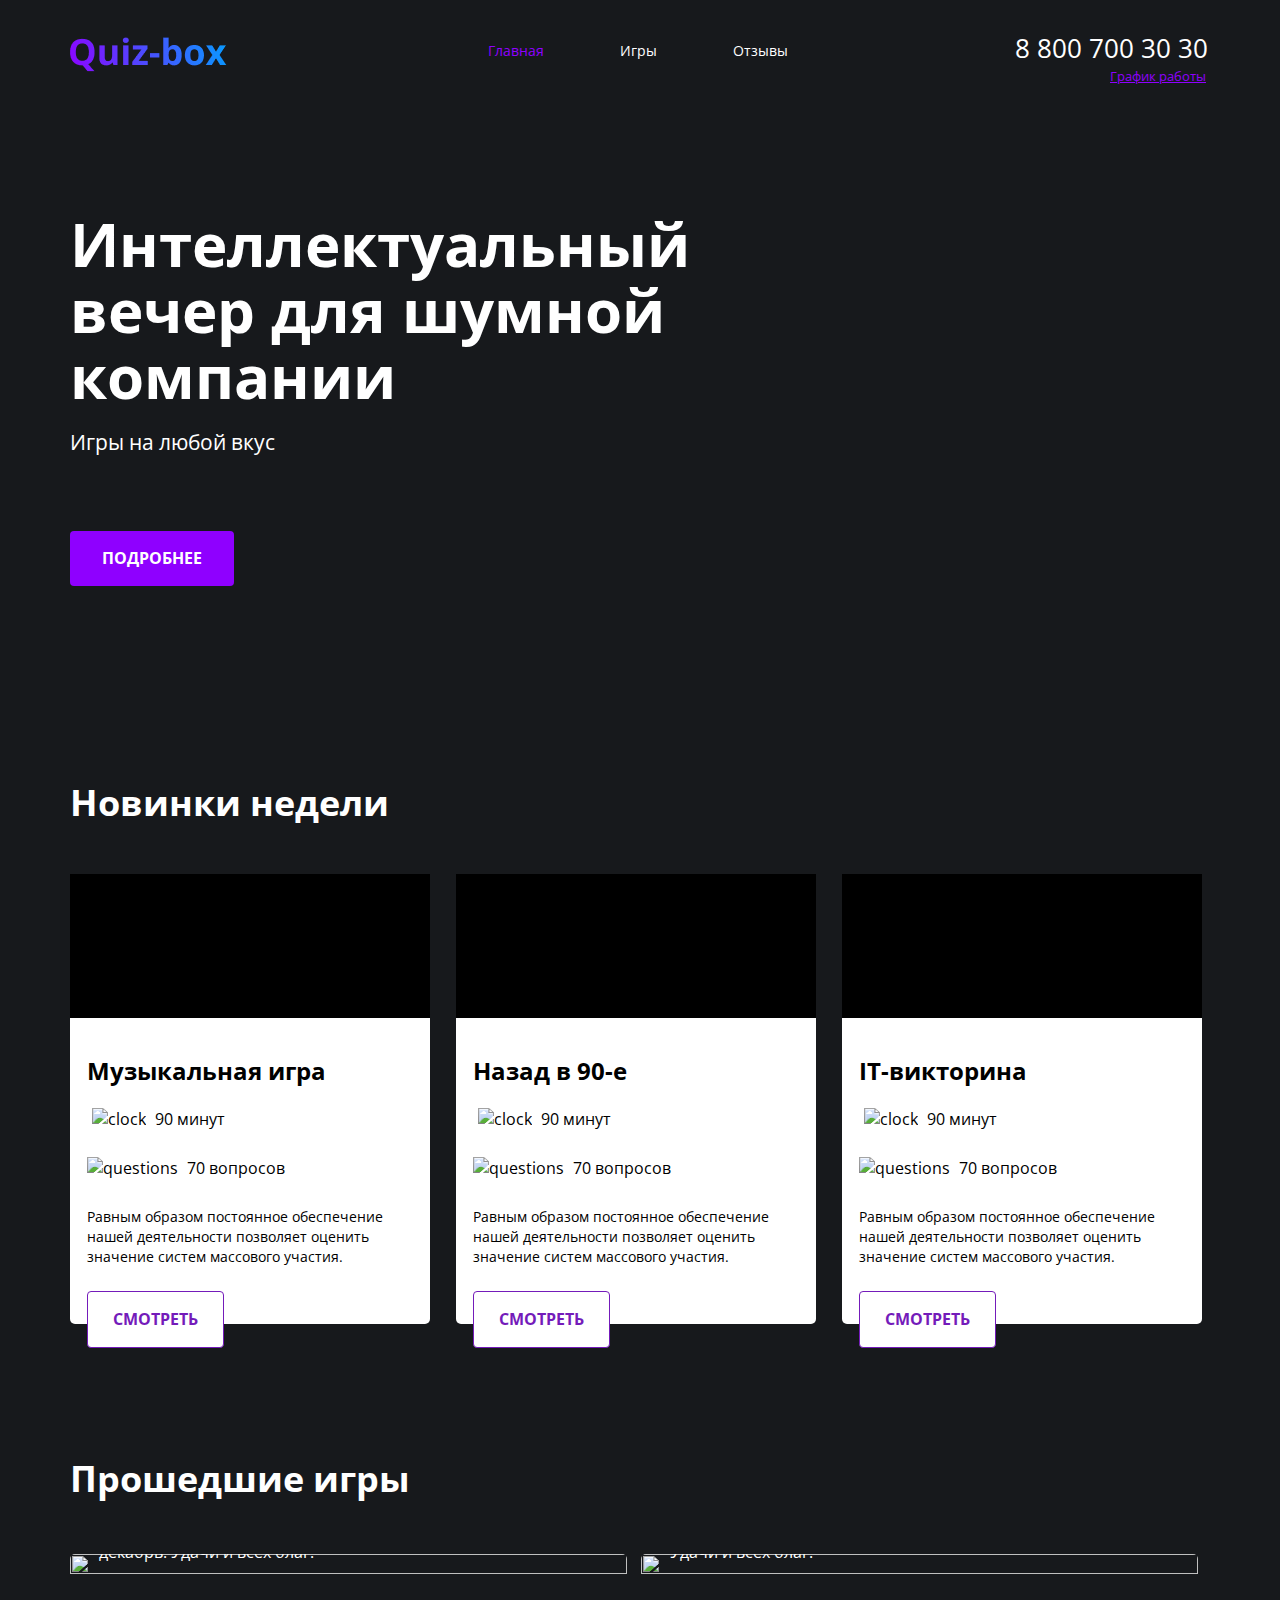
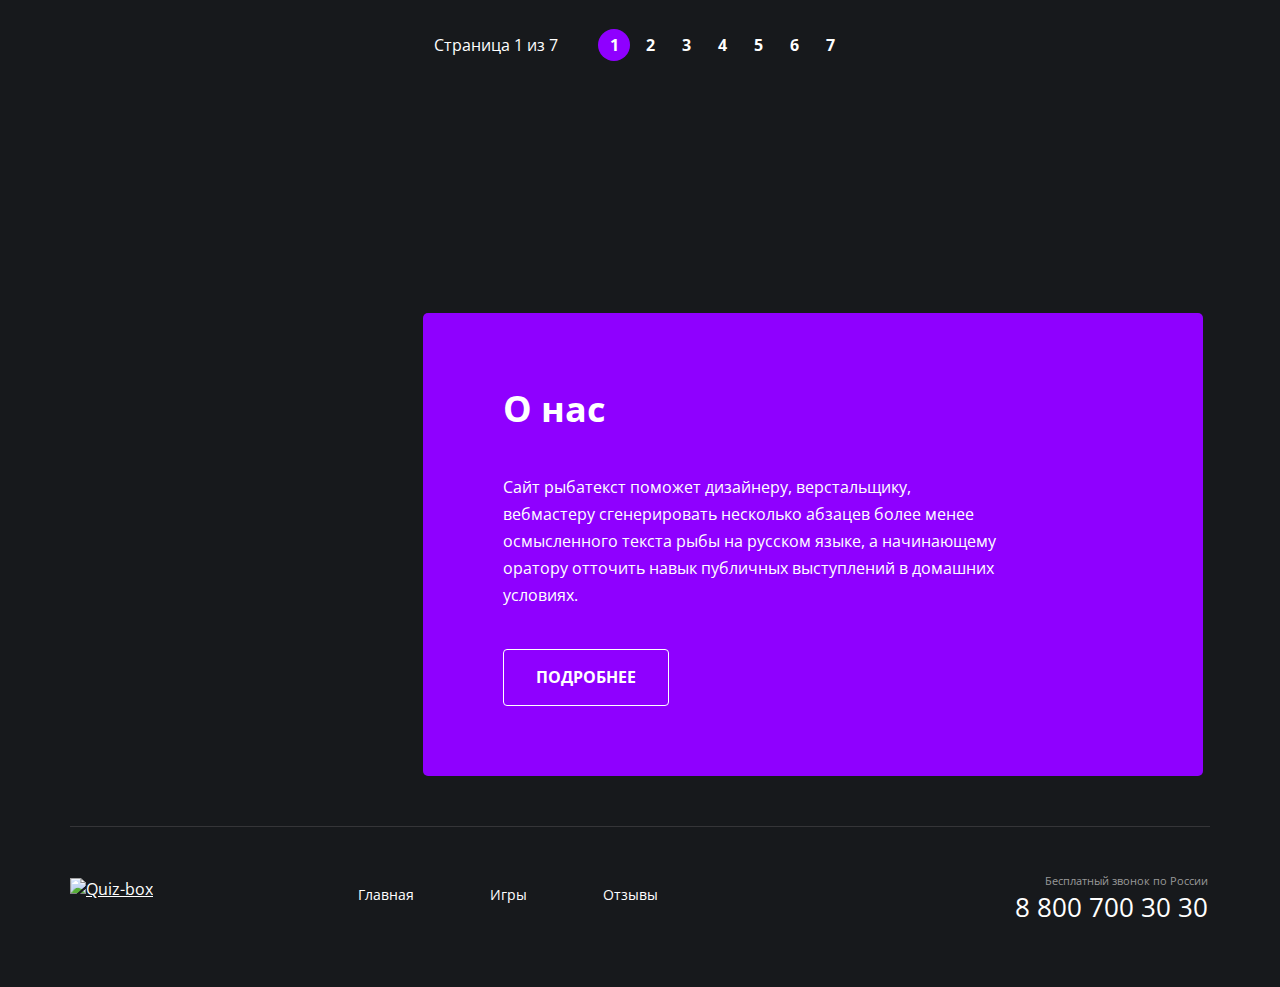
==== PROJECT/index.html @ 530de408 "2.2" ====
<!DOCTYPE html>
<html lang="ru">

<head>
	<meta charset="UTF-8">
	<meta http-equiv="X-UA-Compatible" content="IE=edge">
	<meta name="viewport" content="width=device-width, initial-scale=1.0">
	<link href="https://fonts.googleapis.com/css2?family=Open+Sans:wght@300;400;700&display=swap" rel="stylesheet">
	<link rel="stylesheet" href="./main.css">
	<title>Quiz-box</title>
</head>

<body>

	<div class="wrapper main-page-wrapper">
		<section class="hero">
			<div class="container">
				<header class="header">
					<a href="/" class="logo">
						<img src="img/Quiz-box.png" alt="Quiz-box" class="logo__img">
					</a>
					<nav class="menu">
						<ul class="menu__list">
							<li class="menu__item menu__item--active">
								<a href="#" class="menu__link">Главная</a>
							</li>
							<li class="menu__item">
								<a href="#" class="menu__link">Игры</a>
							</li>
							<li class="menu__item">
								<a href="#" class="menu__link">Отзывы</a>
							</li>
						</ul>
					</nav>
					<address class="contacts">
						<a href="tel:+78007003030" class="contacts__phone">8 800 700 30 30</a>
						<div class="contacts__schedule">График работы</div>
					</address>
				</header>
				<div class="hero__content">
					<div class="hero__text-section">
						<h1 class="hero__title">Интеллектуальный вечер для шумной компании</h1>
						<h4 class="hero__subtitle">Игры на любой вкус</h4>
						<a href="" class="button button--color--active">Подробнее</a>
					</div>
				</div>
			</div>
		</section>
		<!-- ---------------------------------------------------------------------------------------------------------------------------------------------------------------------- -->

		<section class="news">
			<div class="container">
				<h2 class="news__title news__title--icon">Новинки недели</h2>
				<ul class="news__list">
					<li class="news__item">
						<div class="news__header">
							<img src="/img/news/music-quiz.png" alt="" class="news__img">
						</div>
						<div class="news__content">
							<h3 class="news__content-title">Музыкальная игра</h3>
							<ul class="news__features">
								<li class="news__feature-item">
									<img src="/img/news/clock-icon.png" alt="clock" class="news__feature-img">
									<div class="news__feature-text">90 минут</div>
								</li>
								<li class="news__feature-item">
									<img src="/img/news/qa-icon.png" alt="questions" class="news__feature-img">
									<div class="news__feature-text">70 вопросов</div>
								</li>
							</ul>
							<div class="news__text">Равным образом постоянное обеспечение нашей деятельности
								позволяет оценить значение систем массового участия.</div>
							<a href="" class="button button--color--white">Смотреть</a>
						</div>
					</li>

					<li class="news__item">
						<div class="news__header">
							<img src="/img/news/back-to1.png" alt="" class="news__img">
						</div>
						<div class="news__content">
							<h3 class="news__content-title">Назад в 90-е</h3>
							<ul class="news__features">
								<li class="news__feature-item">
									<img src="/img/news/clock-icon.png" alt="clock" class="news__feature-img">
									<div class="news__feature-text">90 минут</div>
								</li>
								<li class="news__feature-item">
									<img src="/img/news/qa-icon.png" alt="questions" class="news__feature-img">
									<div class="news__feature-text">70 вопросов</div>
								</li>
							</ul>
							<div class="news__text">Равным образом постоянное обеспечение нашей деятельности
								позволяет оценить значение систем массового участия.</div>
							<a href="" class="button button--color--white">Смотреть</a>
						</div>
					</li>

					<li class="news__item">
						<div class="news__header">
							<img src="/img/news/IT-qa.png" alt="" class="news__img">
						</div>
						<div class="news__content">
							<h3 class="news__content-title">IT-викторина</h3>
							<ul class="news__features">
								<li class="news__feature-item">
									<img src="/img/news/clock-icon.png" alt="clock" class="news__feature-img">
									<div class="news__feature-text">90 минут</div>
								</li>
								<li class="news__feature-item">
									<img src="/img/news/qa-icon.png" alt="questions" class="news__feature-img">
									<div class="news__feature-text">70 вопросов</div>
								</li>
							</ul>
							<div class="news__text">Равным образом постоянное обеспечение нашей деятельности
								позволяет оценить значение систем массового участия.</div>
							<a href="" class="button button--color--white">Смотреть</a>
						</div>
					</li>
				</ul>
			</div>
		</section>
		<!-- ---------------------------------------------------------------------------------------------------------------------------------------------------------------------- -->
		<section class="lastgame">
			<div class="container">
				<div class="lastgame__title">Прошедшие игры</div>
				<ul class="lastgame__list">
					<li class="lastgame__item">
						<img src="/img/lastgame/chrismas-kviz.png" alt="" class="lastgame__img">
						<div class="lastgame__content">
							<div class="lastgame__date">1 января</div>
							<div class="lastgame__item-title">Новогодний квиз</div>
							<div class="lastgame__text">Успевайте забронировать даты. Пока еще есть места на декабрь.
								Удачи и всех благ!</div>
						</div>
					</li>
					<li class="lastgame__item">
						<img src="/img/lastgame/spring-game.png" alt="" class="lastgame__img">
						<div class="lastgame__content">
							<div class="lastgame__date">8 марта</div>
							<div class="lastgame__item-title">Весенняя игра</div>
							<div class="lastgame__text">Успевайте забронировать даты. Пока еще есть места на март. Удачи
								и всех благ!</div>
						</div>
					</li>
				</ul>
				<div class="pagination">
					<div class="pagination__num">Страница 1 из 7</div>
					<ul class="pagination__list">
						<li class="pagination__item pagination__item--active">
							<a href="" class="pagination__link">1</a>
						</li>
						<li class="pagination__item">
							<a href="" class="pagination__link">2</a>
						</li>
						<li class="pagination__item">
							<a href="" class="pagination__link">3</a>
						</li>
						<li class="pagination__item">
							<a href="" class="pagination__link">4</a>
						</li>
						<li class="pagination__item">
							<a href="" class="pagination__link">5</a>
						</li>
						<li class="pagination__item">
							<a href="" class="pagination__link">6</a>
						</li>
						<li class="pagination__item">
							<a href="" class="pagination__link">7</a>
						</li>
					</ul>
				</div>
			</div>
		</section>
		<!-- ---------------------------------------------------------------------------------------------------------------------------------------------------------------------- -->
		<section class="about">
			<div class="container">
				<div class="about__block">
					<div class="about__content">
						<h2 class="about__title">О нас</h2>
						<div class="about__desc">
							<p class="about__text">
								Сайт рыбатекст поможет дизайнеру, верстальщику, вебмастеру
								сгенерировать несколько абзацев более менее осмысленного текста рыбы на русском языке, а
								начинающему оратору отточить навык публичных выступлений в домашних условиях.
							</p>
						</div>
						<a href="" class="button button--radius--white">Подробнее</a>
					</div>
				</div>
			</div>
		</section>
		<!-- ---------------------------------------------------------------------------------------------------------------------------------------------------------------------- -->
		<footer class="footer-container">
			<div class="container footer-container__content">
				<div class="footer">
					<a href="" class="logo footer__logo">
						<img src="/img/Quiz-box.png" alt="Quiz-box" class="logo__img">
					</a>
					<nav class="menu footer__menu">
						<ul class="menu__list">
							<li class="menu__item">
								<a href="" class="menu__link">Главная</a>
							</li>
							<li class="menu__item">
								<a href="" class="menu__link">Игры</a>
							</li>
							<li class="menu__item">
								<a href="" class="menu__link">Отзывы</a>
							</li>
						</ul>
					</nav>
					<ul class="socials">
						<li class="socials__item socials__item--icon--tg">
							<a href="" class="socials__link"></a>
						</li>
						<li class="socials__item socials__item--icon--vk">
							<a href="" class="socials__link"></a>
						</li>
						<li class="socials__item socials__item--icon--fb">
							<a href="" class="socials__link"></a>
						</li>
						<li class="socials__item socials__item--icon--inst">
							<a href="" class="socials__link"></a>
						</li>
					</ul>
					<address class="contacts footer__contacts">
						<div class="contacts__text">Бесплатный звонок по России</div>
						<a href="tel:+78007003030" class="contacts__phone">8 800 700 30 30</a>
					</address>
				</div>
			</div>
		</footer>
	</div>
</body>
---- PROJECT/main.css ----
body {
	font-family: 'Open Sans', Helvetica, sans-serif;
	color: #fff;
	font-size: 16px;
	line-height: 1.42;
	background: #17191C;
	-webkit-font-smoothing: antialiased;
	-moz-osx-font-smoothing: grayscale;
}

a {
	color: inherit;
}

ul {
	padding: 0;
	margin: 0;
}

ul li {
	list-style: none;
}

h1, h2, h3, h4, h5, h6 {
	margin: 0;
	font-weight: normal;
}

* {
	box-sizing: border-box;
}

p {
	margin-top: 0;
}

.main-page-wrapper {
	background: url(/img/background-up.png) center top no-repeat, url(/img/background-down.png) center bottom -18px no-repeat;
}

.hero {
	margin-bottom: 191px;
}

.container {
	margin: 0 auto;
	width: 1140px;
}

.header {
	height: 120px;
	position: relative;
	margin-bottom: 83px;
}

.logo {
	display: block;
	position: absolute;
	top: 29px;
	left: 0;
}

.menu {
	position: absolute;
	top: 30px;
	left: 418px;
}

.menu__item {
	display: inline-block;
	vertical-align: middle;
	margin-right: 72px;
}

.menu__item:last-child{
	margin: 0;
}

.menu__item--active .menu__link {
	color: #8F00FF;
}

.menu__link {
	font-size: 14px;
	text-decoration: none;
}

.menu__link:hover {
	color: #8F00FF;
}

.contacts {
	position: absolute;
	top: 22px;
	right: 2px;
	font-style: normal;
	text-align: right;
}

.contacts__phone {
	text-decoration: none;
	font-size: 26px;
	margin-bottom: 4px;
}

.contacts__schedule {
	font-size: 13px;
	text-decoration: underline;
	color: #8F00FF;
	padding-right: 2px;
}

.contacts__text {
	color: #999;
	font-size: 11px;
}

.hero__text-section {
	width: 640px;
}

.hero__title {
	font-size: 60px;
	font-weight: bold;
	line-height: 1.1;
	margin-bottom: 19px;
}

.hero__subtitle {
	font-size: 21px;
	margin-bottom: 73px;
}

.button {
	display: inline-block;
	border-radius: 4px;
	padding: 16px 32px;
	color: #fff;
	font-weight: bold;
	text-transform: uppercase;
	text-decoration: none;
}
/* -----------ВСЕ ВИДЫ КНОПОК ТУТ------------- */
.button--color--active:hover {
	background: #741BBA;
	box-shadow: 0 0 25px 0 rgba(143 0 255 .15);
}

.button--color--active {
	background: #8F00FF;
}

.button--color--white {
	background: white;
	color: #741BBA;
	border: 1px solid #741BBA;
	padding: 16px 25px;
}

.button--color--white:hover {
	background: #8F00FF;
	color: white;
}

.button--radius--white {
	border: 1px solid white;
}

.button--radius--white:hover {
	background: #741BBA;
}
/* -----------ВСЕ ВИДЫ КНОПОК ТУТ------------- */
.news {
	margin-bottom: 122px;
}

.news__title {
	margin-bottom: 46px;
	font-size: 36px;
	font-weight: bold;
	position: relative;
}

.news__title--icon {
	position: relative;
}

.news__title--icon::after {
	content: "";
	background: url(/img/news/news-icon.png) no-repeat;
	position: absolute;
	margin-left: 9px;
	margin-top: 6px;
	width: 42px;
	height: 42px;
}

.news__item {
	max-height: 450px;
	background: #fff;
	border-radius: 5px;
	display: inline-block;
	margin-right: 22px;
	width: 360px;
	color: black;
}

.news__item:last-child {
	margin-right: 0;
}

.news__header {
	min-height: 144px;
	background: black;
	text-align: center;
}

.news__img {
	vertical-align: middle;
}

.news__content {
	padding: 36px 17px;
}

.news__content-title {
	margin-bottom: 20px;
	font-size: 24px;
	font-weight: bold;
}

.news__feature-item {
	display: inline-block;
	margin-right: 53px;
	margin-left: 5px;
	margin-bottom: 27px;
}

.news__feature-item:last-child {
	margin-right: 0;
	margin-left: 0;
}

.news__feature-img {
	margin-right: 5px;
}

.news__feature-text {
	display: inline-block;
}

.news__feature-img {
	vertical-align: bottom;
}

.news__text {
	font-size: 14px;
	margin-bottom: 24px;
}

.lastgame {
	margin-bottom: 154px;
}

.lastgame__title {
	margin-bottom: 50px;
	font-size: 36px;
	font-weight: bold;
}

.lastgame__item {
	display: inline-block;
	width: 557px;
	vertical-align: top;
	margin-right: 10px;
	margin-bottom: 50px;
	border-radius: 5px;
	position: relative;
	overflow: hidden;
}

.lastgame__img {
	display: block;
	width: 100%;
	height: 100%;
	object-fit: cover;
}

.lastgame__content {
	position: absolute;
	bottom: 0;
	left: 0;
	right: 0;
	padding: 16px 29px;
	min-height: 140px;
}

.lastgame__date {
	font-size: 14px;
	padding-bottom: 10px;
}

.lastgame__item-title {
	font-size: 21px;
	font-weight: bold;
	padding-bottom: 14px;
}

.pagination {
	text-align: center;
}

.pagination__num,.pagination__list {
	display: inline-block;
	vertical-align: middle;
}

.pagination__num {
	margin-right: 36px;
}

.pagination__item {
	display: inline-block;
	vertical-align: middle;
}

.pagination__item--active .pagination__link {
	background-color: #8F00FF;
}

.pagination__link {
	display: block;
	width: 32px;
	height: 32px;
	border-radius: 50%;
	text-decoration: none;
	font-weight: bold;
	line-height: 32px;
}

.pagination__link:hover {
	background-color: #8F00FF;
}

.about {
	margin-bottom: 50px;
}

.about__block::before {
	content: "";
	display: block;
	width: 489px;
	height: 505px;
	background: url(/img/about/about.png) center center / cover no-repeat;
}

.about__block::before, .about__content {
	display: inline-block;
	vertical-align: top;
	border-radius: 5px;
}

.about__content {
	background: #8F00FF;
	padding: 70px 199px 70px 80px;
	width: 780px;
	margin-left: -140px;
	margin-top: 98px;
}

.about__title {
	font-weight: bold;
	font-size: 36px;
	margin-bottom: 40px;
}

.about__desc {
	width: 501px;
	margin-bottom: 40px;
}

.about__text {
	margin-bottom: 20px;
	line-height: 27px;
}

.about__decs p:last-child {
	margin-bottom: 0;
}

.footer {
	height: 152px;
	position: relative;
}

.footer-container__content {
	border-top: 1px solid #353538;
}

.footer__logo {
	top: 51px;
}

.footer__menu {
	top: 54px;
	left: 288px;
}

.footer__contacts {
	top: 46px;
}

.socials {
	position: absolute;
	top: 50px;
	right: 266px;
}

.socials__item {
	display: inline-block;
	vertical-align: middle;
	margin-right: 6px;
}

.socials__item:last-child {
	margin-right: 0;
}

.socials__link {
	display: block;
	width: 36px;
	height: 36px;
	text-decoration: none;
	background: center center no-repeat;
}

.socials__item--icon--tg .socials__link {
	background: url(/img/footer/telegram.png);
}

.socials__item--icon--tg .socials__link:hover {
	background: url(/img/footer/telegram-hover.png);
}

.socials__item--icon--vk .socials__link {
	background: url(/img/footer/vk.png);
}

.socials__item--icon--vk .socials__link:hover {
	background: url(/img/footer/vk-hover.png);
}

.socials__item--icon--fb .socials__link {
	background: url(/img/footer/fb.png);
}

.socials__item--icon--fb .socials__link:hover {
	background: url(/img/footer/fb-hover.png);
}

.socials__item--icon--inst .socials__link {
	background: url(/img/footer/inst.png);
}

.socials__item--icon--inst .socials__link:hover {
	background: url(/img/footer/inst-hover.png);
}
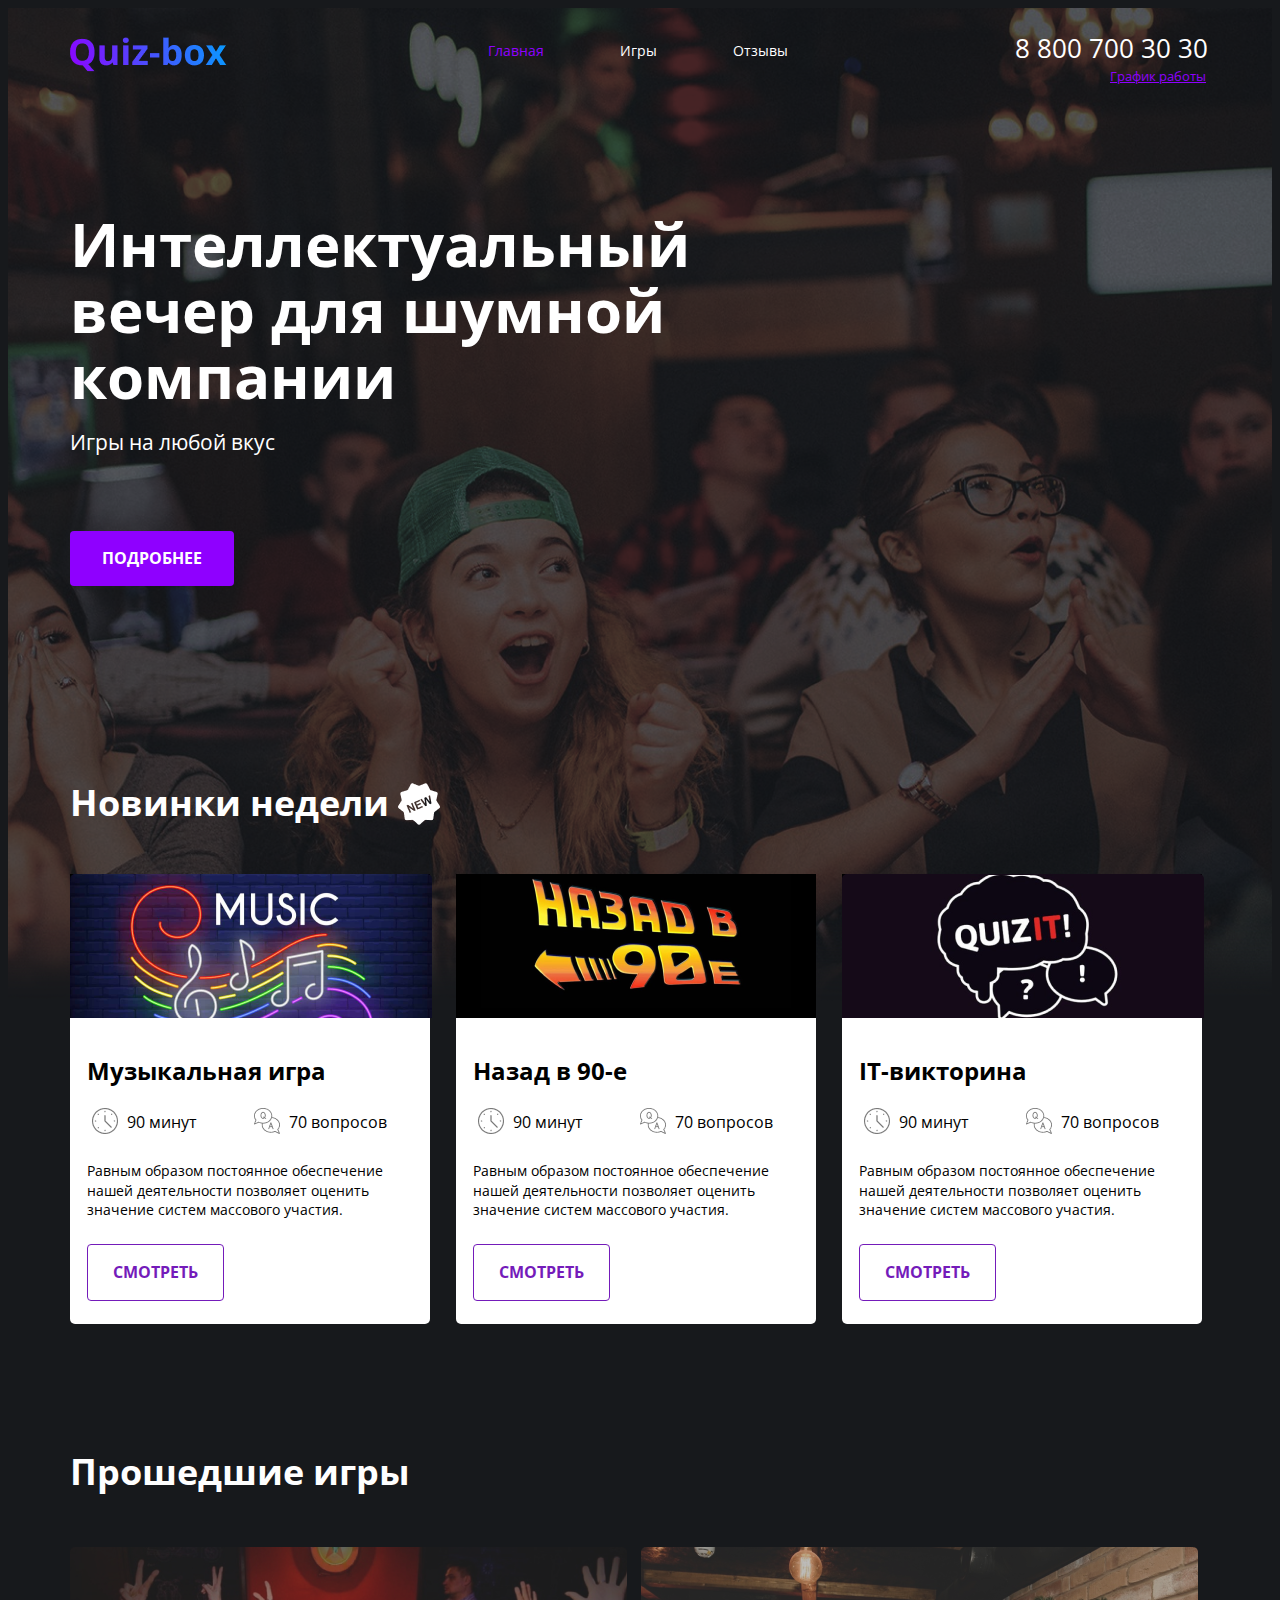
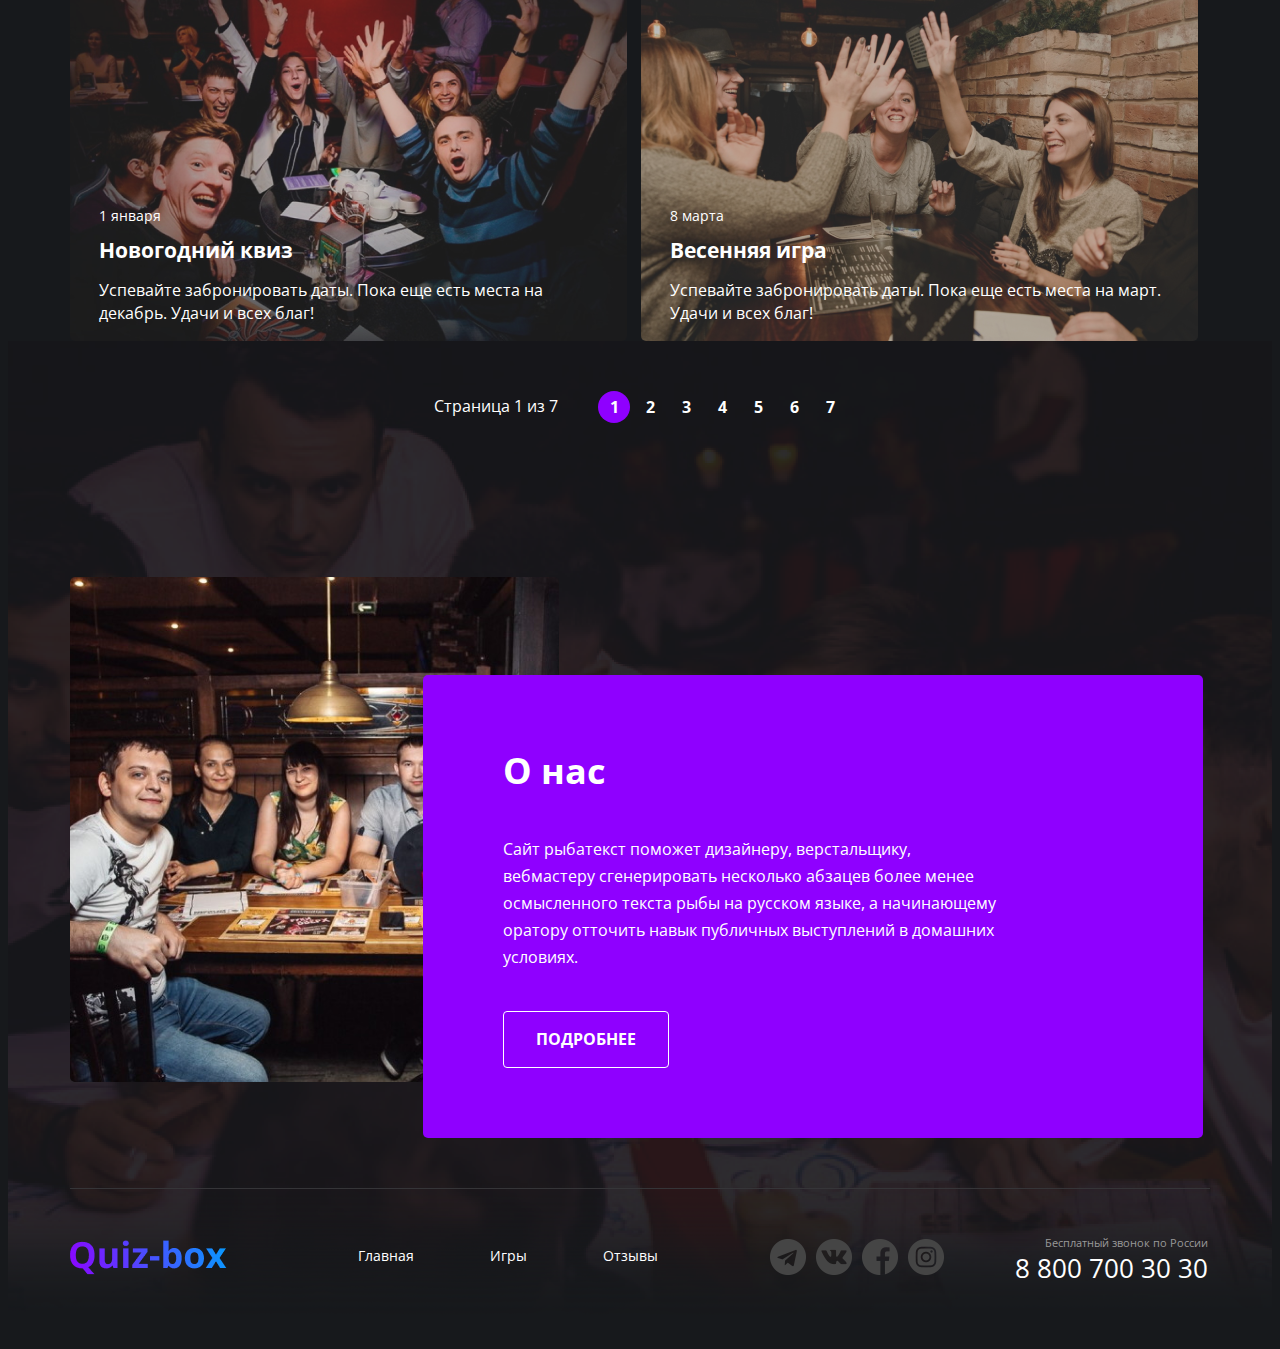
==== commit 32db38d2: "2.2.1" ====
--- a/PROJECT/index.html
+++ b/PROJECT/index.html
@@ -17,7 +17,7 @@
 			<div class="container">
 				<header class="header">
 					<a href="/" class="logo">
-						<img src="img/Quiz-box.png" alt="Quiz-box" class="logo__img">
+						<img src="./img/Quiz-box.png" alt="Quiz-box" class="logo__img">
 					</a>
 					<nav class="menu">
 						<ul class="menu__list">
@@ -54,17 +54,17 @@
 				<ul class="news__list">
 					<li class="news__item">
 						<div class="news__header">
-							<img src="/img/news/music-quiz.png" alt="" class="news__img">
+							<img src="./img/news/music-quiz.png" alt="" class="news__img">
 						</div>
 						<div class="news__content">
 							<h3 class="news__content-title">Музыкальная игра</h3>
 							<ul class="news__features">
 								<li class="news__feature-item">
-									<img src="/img/news/clock-icon.png" alt="clock" class="news__feature-img">
+									<img src="./img/news/clock-icon.png" alt="clock" class="news__feature-img">
 									<div class="news__feature-text">90 минут</div>
 								</li>
 								<li class="news__feature-item">
-									<img src="/img/news/qa-icon.png" alt="questions" class="news__feature-img">
+									<img src="./img/news/qa-icon.png" alt="questions" class="news__feature-img">
 									<div class="news__feature-text">70 вопросов</div>
 								</li>
 							</ul>
@@ -76,17 +76,17 @@
 
 					<li class="news__item">
 						<div class="news__header">
-							<img src="/img/news/back-to1.png" alt="" class="news__img">
+							<img src="./img/news/back-to1.png" alt="" class="news__img">
 						</div>
 						<div class="news__content">
 							<h3 class="news__content-title">Назад в 90-е</h3>
 							<ul class="news__features">
 								<li class="news__feature-item">
-									<img src="/img/news/clock-icon.png" alt="clock" class="news__feature-img">
+									<img src="./img/news/clock-icon.png" alt="clock" class="news__feature-img">
 									<div class="news__feature-text">90 минут</div>
 								</li>
 								<li class="news__feature-item">
-									<img src="/img/news/qa-icon.png" alt="questions" class="news__feature-img">
+									<img src="./img/news/qa-icon.png" alt="questions" class="news__feature-img">
 									<div class="news__feature-text">70 вопросов</div>
 								</li>
 							</ul>
@@ -98,17 +98,17 @@
 
 					<li class="news__item">
 						<div class="news__header">
-							<img src="/img/news/IT-qa.png" alt="" class="news__img">
+							<img src="./img/news/IT-qa.png" alt="" class="news__img">
 						</div>
 						<div class="news__content">
 							<h3 class="news__content-title">IT-викторина</h3>
 							<ul class="news__features">
 								<li class="news__feature-item">
-									<img src="/img/news/clock-icon.png" alt="clock" class="news__feature-img">
+									<img src="./img/news/clock-icon.png" alt="clock" class="news__feature-img">
 									<div class="news__feature-text">90 минут</div>
 								</li>
 								<li class="news__feature-item">
-									<img src="/img/news/qa-icon.png" alt="questions" class="news__feature-img">
+									<img src="./img/news/qa-icon.png" alt="questions" class="news__feature-img">
 									<div class="news__feature-text">70 вопросов</div>
 								</li>
 							</ul>
@@ -126,7 +126,7 @@
 				<div class="lastgame__title">Прошедшие игры</div>
 				<ul class="lastgame__list">
 					<li class="lastgame__item">
-						<img src="/img/lastgame/chrismas-kviz.png" alt="" class="lastgame__img">
+						<img src="./img/lastgame/chrismas-kviz.png" alt="" class="lastgame__img">
 						<div class="lastgame__content">
 							<div class="lastgame__date">1 января</div>
 							<div class="lastgame__item-title">Новогодний квиз</div>
@@ -135,7 +135,7 @@
 						</div>
 					</li>
 					<li class="lastgame__item">
-						<img src="/img/lastgame/spring-game.png" alt="" class="lastgame__img">
+						<img src="./img/lastgame/spring-game.png" alt="" class="lastgame__img">
 						<div class="lastgame__content">
 							<div class="lastgame__date">8 марта</div>
 							<div class="lastgame__item-title">Весенняя игра</div>
@@ -195,7 +195,7 @@
 			<div class="container footer-container__content">
 				<div class="footer">
 					<a href="" class="logo footer__logo">
-						<img src="/img/Quiz-box.png" alt="Quiz-box" class="logo__img">
+						<img src="./img/Quiz-box.png" alt="Quiz-box" class="logo__img">
 					</a>
 					<nav class="menu footer__menu">
 						<ul class="menu__list">
--- a/PROJECT/main.css
+++ b/PROJECT/main.css
@@ -35,7 +35,7 @@
 }
 
 .main-page-wrapper {
-	background: url(/img/background-up.png) center top no-repeat, url(/img/background-down.png) center bottom -18px no-repeat;
+	background: url(./img/background-up.png) center top no-repeat, url(./img/background-down.png) center bottom -18px no-repeat;
 }
 
 .hero {
@@ -187,7 +187,7 @@
 
 .news__title--icon::after {
 	content: "";
-	background: url(/img/news/news-icon.png) no-repeat;
+	background: url(./img/news/news-icon.png) no-repeat;
 	position: absolute;
 	margin-left: 9px;
 	margin-top: 6px;
@@ -351,7 +351,7 @@
 	display: block;
 	width: 489px;
 	height: 505px;
-	background: url(/img/about/about.png) center center / cover no-repeat;
+	background: url(./img/about/about.png) center center / cover no-repeat;
 }
 
 .about__block::before, .about__content {
@@ -435,33 +435,33 @@
 }
 
 .socials__item--icon--tg .socials__link {
-	background: url(/img/footer/telegram.png);
+	background: url(./img/footer/telegram.png);
 }
 
 .socials__item--icon--tg .socials__link:hover {
-	background: url(/img/footer/telegram-hover.png);
+	background: url(./img/footer/telegram-hover.png);
 }
 
 .socials__item--icon--vk .socials__link {
-	background: url(/img/footer/vk.png);
+	background: url(./img/footer/vk.png);
 }
 
 .socials__item--icon--vk .socials__link:hover {
-	background: url(/img/footer/vk-hover.png);
+	background: url(./img/footer/vk-hover.png);
 }
 
 .socials__item--icon--fb .socials__link {
-	background: url(/img/footer/fb.png);
+	background: url(./img/footer/fb.png);
 }
 
 .socials__item--icon--fb .socials__link:hover {
-	background: url(/img/footer/fb-hover.png);
+	background: url(./img/footer/fb-hover.png);
 }
 
 .socials__item--icon--inst .socials__link {
-	background: url(/img/footer/inst.png);
+	background: url(./img/footer/inst.png);
 }
 
 .socials__item--icon--inst .socials__link:hover {
-	background: url(/img/footer/inst-hover.png);
+	background: url(./img/footer/inst-hover.png);
 }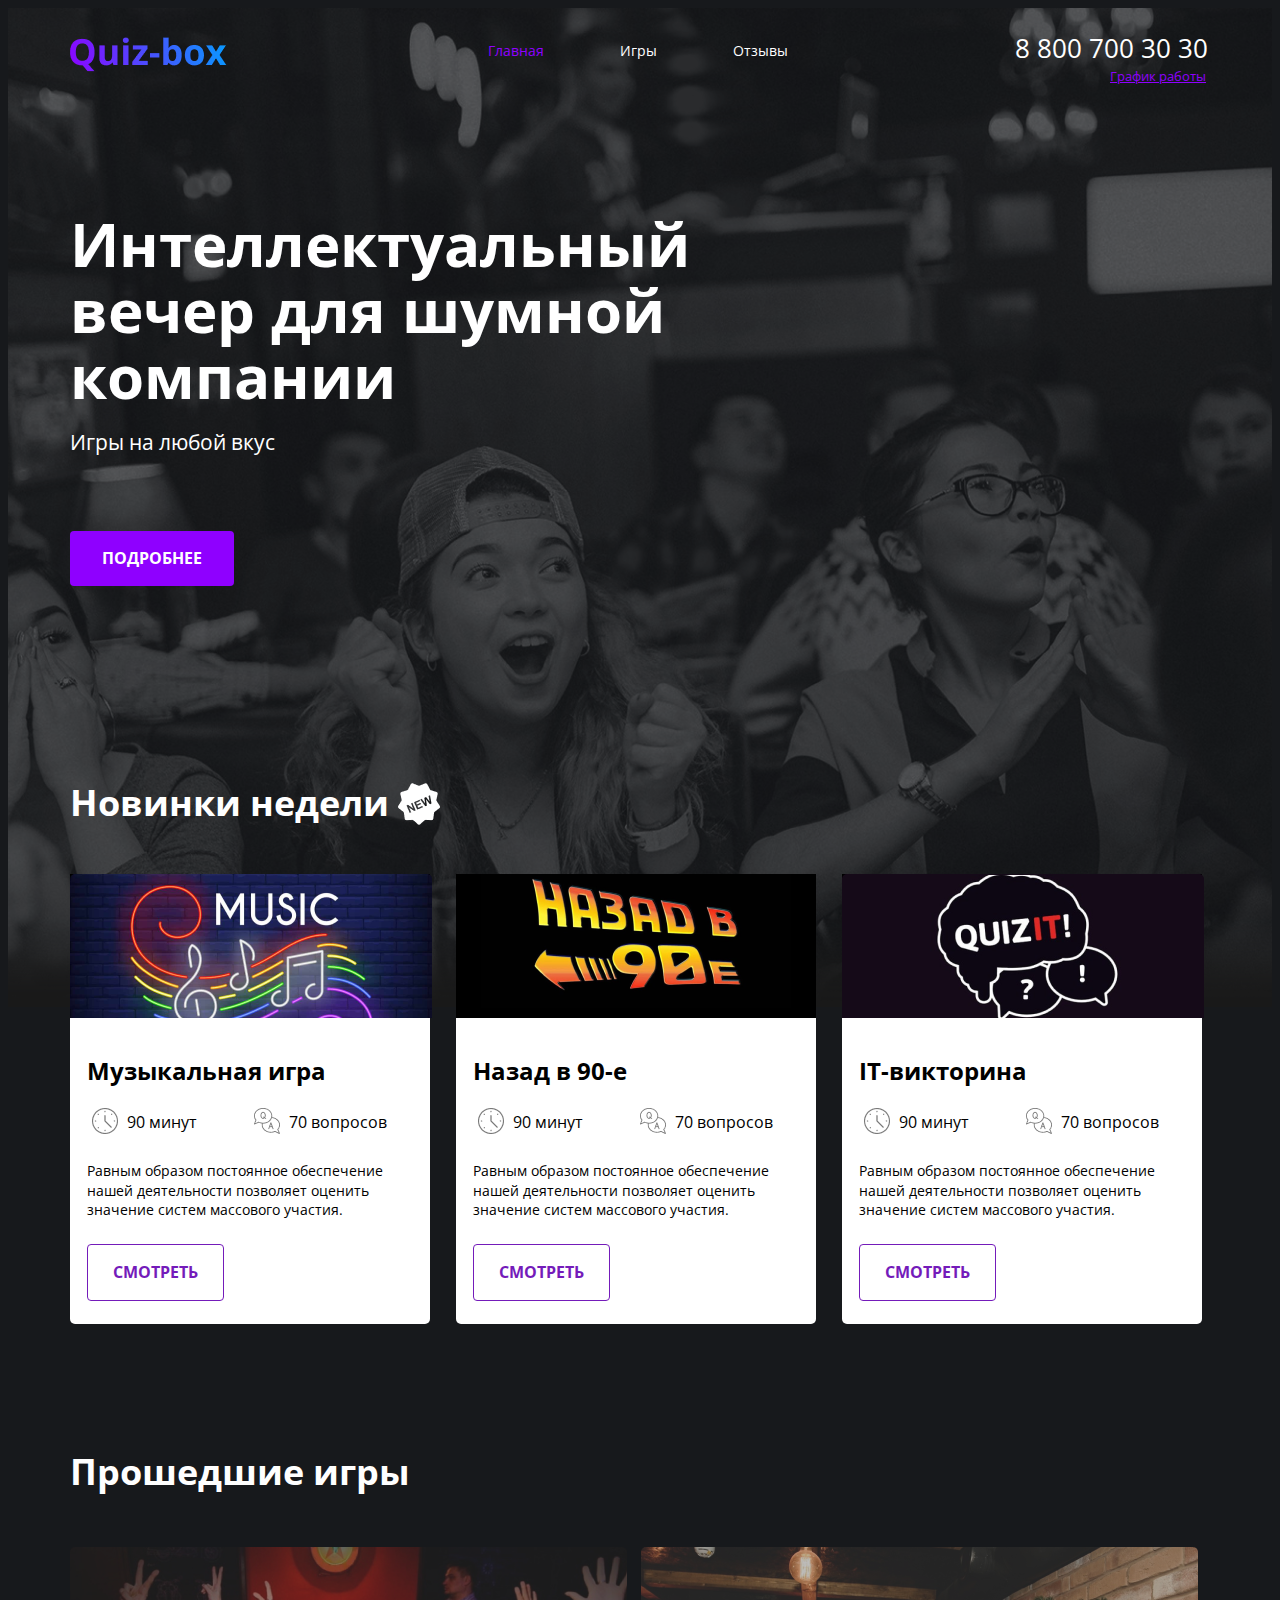
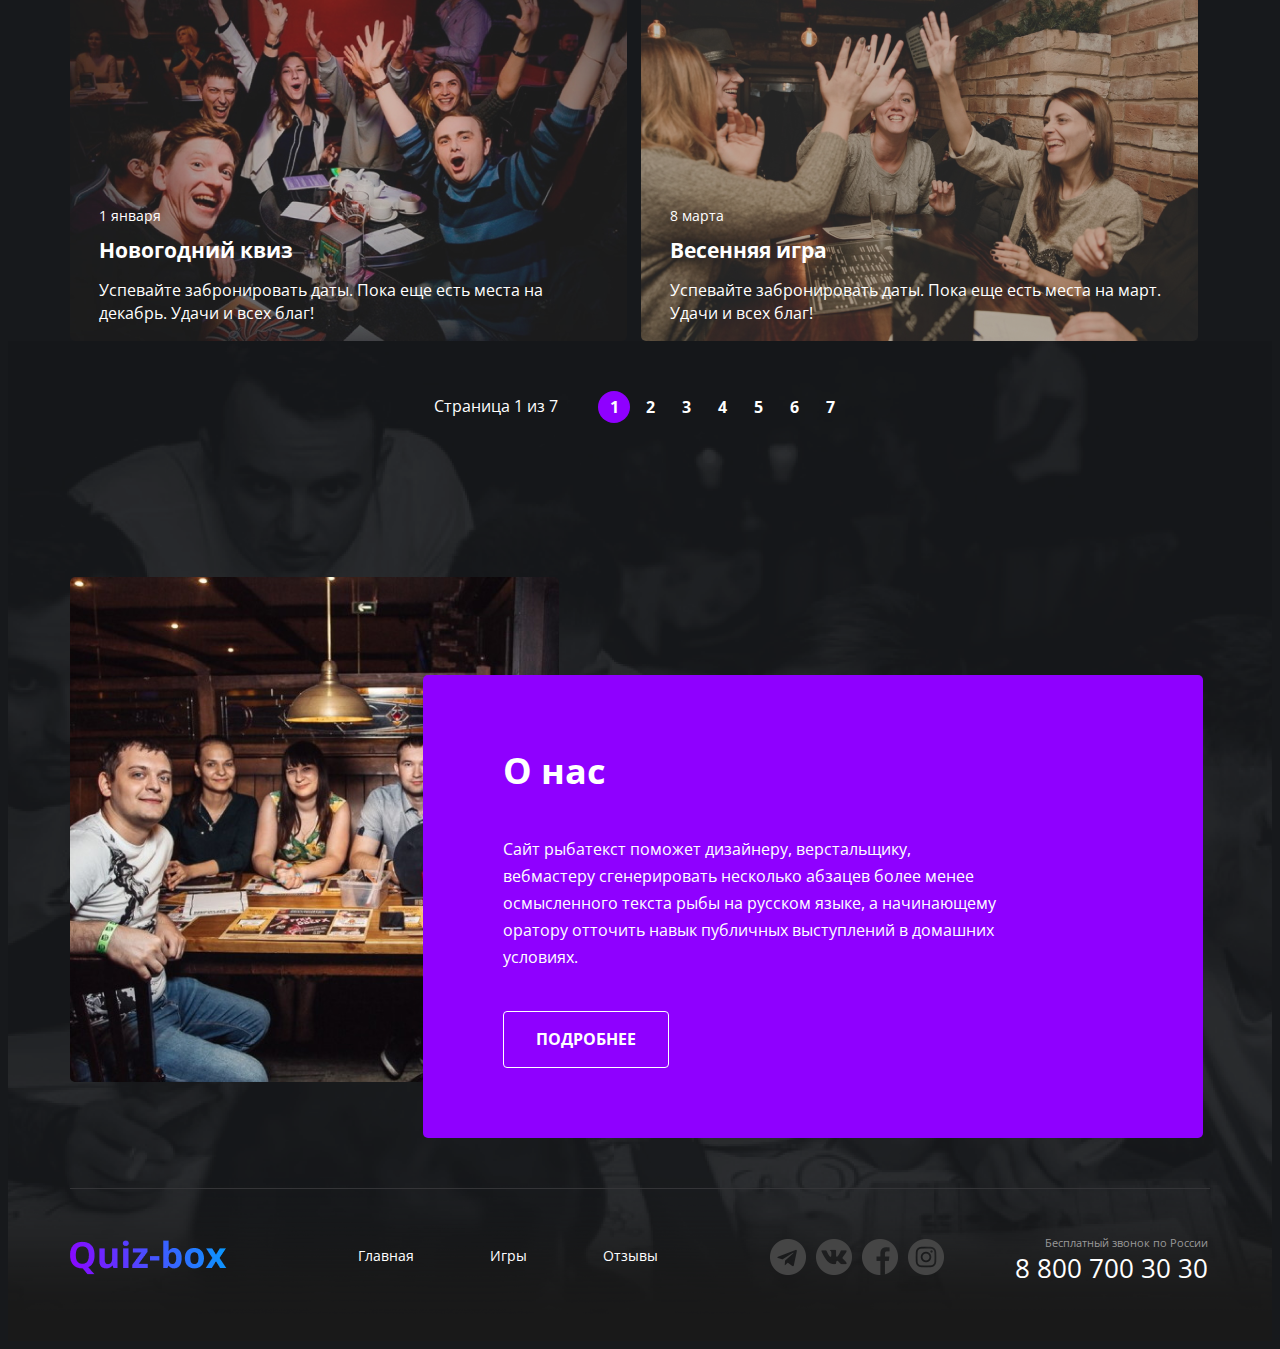
==== commit c84f4056: "2.2.4" ====
--- a/PROJECT/index.html
+++ b/PROJECT/index.html
@@ -17,7 +17,7 @@
 			<div class="container">
 				<header class="header">
 					<a href="/" class="logo">
-						<img src="./img/Quiz-box.png" alt="Quiz-box" class="logo__img">
+						<img src="img/Quiz-box.png" alt="Quiz-box" class="logo__img">
 					</a>
 					<nav class="menu">
 						<ul class="menu__list">
@@ -54,17 +54,17 @@
 				<ul class="news__list">
 					<li class="news__item">
 						<div class="news__header">
-							<img src="./img/news/music-quiz.png" alt="" class="news__img">
+							<img src="img/news/music-quiz.png" alt="" class="news__img">
 						</div>
 						<div class="news__content">
 							<h3 class="news__content-title">Музыкальная игра</h3>
 							<ul class="news__features">
 								<li class="news__feature-item">
-									<img src="./img/news/clock-icon.png" alt="clock" class="news__feature-img">
+									<img src="img/news/clock-icon.png" alt="clock" class="news__feature-img">
 									<div class="news__feature-text">90 минут</div>
 								</li>
 								<li class="news__feature-item">
-									<img src="./img/news/qa-icon.png" alt="questions" class="news__feature-img">
+									<img src="img/news/qa-icon.png" alt="questions" class="news__feature-img">
 									<div class="news__feature-text">70 вопросов</div>
 								</li>
 							</ul>
@@ -76,17 +76,17 @@
 
 					<li class="news__item">
 						<div class="news__header">
-							<img src="./img/news/back-to1.png" alt="" class="news__img">
+							<img src="img/news/back-to1.png" alt="" class="news__img">
 						</div>
 						<div class="news__content">
 							<h3 class="news__content-title">Назад в 90-е</h3>
 							<ul class="news__features">
 								<li class="news__feature-item">
-									<img src="./img/news/clock-icon.png" alt="clock" class="news__feature-img">
+									<img src="img/news/clock-icon.png" alt="clock" class="news__feature-img">
 									<div class="news__feature-text">90 минут</div>
 								</li>
 								<li class="news__feature-item">
-									<img src="./img/news/qa-icon.png" alt="questions" class="news__feature-img">
+									<img src="img/news/qa-icon.png" alt="questions" class="news__feature-img">
 									<div class="news__feature-text">70 вопросов</div>
 								</li>
 							</ul>
@@ -98,17 +98,17 @@
 
 					<li class="news__item">
 						<div class="news__header">
-							<img src="./img/news/IT-qa.png" alt="" class="news__img">
+							<img src="img/news/IT-qa.png" alt="" class="news__img">
 						</div>
 						<div class="news__content">
 							<h3 class="news__content-title">IT-викторина</h3>
 							<ul class="news__features">
 								<li class="news__feature-item">
-									<img src="./img/news/clock-icon.png" alt="clock" class="news__feature-img">
+									<img src="img/news/clock-icon.png" alt="clock" class="news__feature-img">
 									<div class="news__feature-text">90 минут</div>
 								</li>
 								<li class="news__feature-item">
-									<img src="./img/news/qa-icon.png" alt="questions" class="news__feature-img">
+									<img src="img/news/qa-icon.png" alt="questions" class="news__feature-img">
 									<div class="news__feature-text">70 вопросов</div>
 								</li>
 							</ul>
@@ -126,7 +126,7 @@
 				<div class="lastgame__title">Прошедшие игры</div>
 				<ul class="lastgame__list">
 					<li class="lastgame__item">
-						<img src="./img/lastgame/chrismas-kviz.png" alt="" class="lastgame__img">
+						<img src="img/lastgame/chrismas-kviz.png" alt="" class="lastgame__img">
 						<div class="lastgame__content">
 							<div class="lastgame__date">1 января</div>
 							<div class="lastgame__item-title">Новогодний квиз</div>
@@ -135,7 +135,7 @@
 						</div>
 					</li>
 					<li class="lastgame__item">
-						<img src="./img/lastgame/spring-game.png" alt="" class="lastgame__img">
+						<img src="img/lastgame/spring-game.png" alt="" class="lastgame__img">
 						<div class="lastgame__content">
 							<div class="lastgame__date">8 марта</div>
 							<div class="lastgame__item-title">Весенняя игра</div>
@@ -195,7 +195,7 @@
 			<div class="container footer-container__content">
 				<div class="footer">
 					<a href="" class="logo footer__logo">
-						<img src="./img/Quiz-box.png" alt="Quiz-box" class="logo__img">
+						<img src="img/Quiz-box.png" alt="Quiz-box" class="logo__img">
 					</a>
 					<nav class="menu footer__menu">
 						<ul class="menu__list">
@@ -232,4 +232,4 @@
 			</div>
 		</footer>
 	</div>
-</body>	+</body>--- a/PROJECT/main.css
+++ b/PROJECT/main.css
@@ -35,7 +35,19 @@
 }
 
 .main-page-wrapper {
-	background: url(./img/background-up.png) center top no-repeat, url(./img/background-down.png) center bottom -18px no-repeat;
+	position: relative;
+}
+
+.main-page-wrapper::before {
+	content: "";
+	position: absolute;
+	top: 0;
+	left: 0;
+	width: 100%;
+	height: 100%;
+	background: url(img/background-up.png) center top no-repeat, url(img/background-down.png) center bottom -18px no-repeat;
+	filter: grayscale(1);
+	z-index: -1;
 }
 
 .hero {
@@ -187,7 +199,7 @@
 
 .news__title--icon::after {
 	content: "";
-	background: url(./img/news/news-icon.png) no-repeat;
+	background: url(img/news/news-icon.png) no-repeat;
 	position: absolute;
 	margin-left: 9px;
 	margin-top: 6px;
@@ -351,7 +363,7 @@
 	display: block;
 	width: 489px;
 	height: 505px;
-	background: url(./img/about/about.png) center center / cover no-repeat;
+	background: url(img/about/about.png) center center / cover no-repeat;
 }
 
 .about__block::before, .about__content {
@@ -435,33 +447,33 @@
 }
 
 .socials__item--icon--tg .socials__link {
-	background: url(./img/footer/telegram.png);
+	background: url(img/footer/telegram.png);
 }
 
 .socials__item--icon--tg .socials__link:hover {
-	background: url(./img/footer/telegram-hover.png);
+	background: url(img/footer/telegram-hover.png);
 }
 
 .socials__item--icon--vk .socials__link {
-	background: url(./img/footer/vk.png);
+	background: url(img/footer/vk.png);
 }
 
 .socials__item--icon--vk .socials__link:hover {
-	background: url(./img/footer/vk-hover.png);
+	background: url(img/footer/vk-hover.png);
 }
 
 .socials__item--icon--fb .socials__link {
-	background: url(./img/footer/fb.png);
+	background: url(img/footer/fb.png);
 }
 
 .socials__item--icon--fb .socials__link:hover {
-	background: url(./img/footer/fb-hover.png);
+	background: url(img/footer/fb-hover.png);
 }
 
 .socials__item--icon--inst .socials__link {
-	background: url(./img/footer/inst.png);
+	background: url(img/footer/inst.png);
 }
 
 .socials__item--icon--inst .socials__link:hover {
-	background: url(./img/footer/inst-hover.png);
+	background: url(img/footer/inst-hover.png);
 }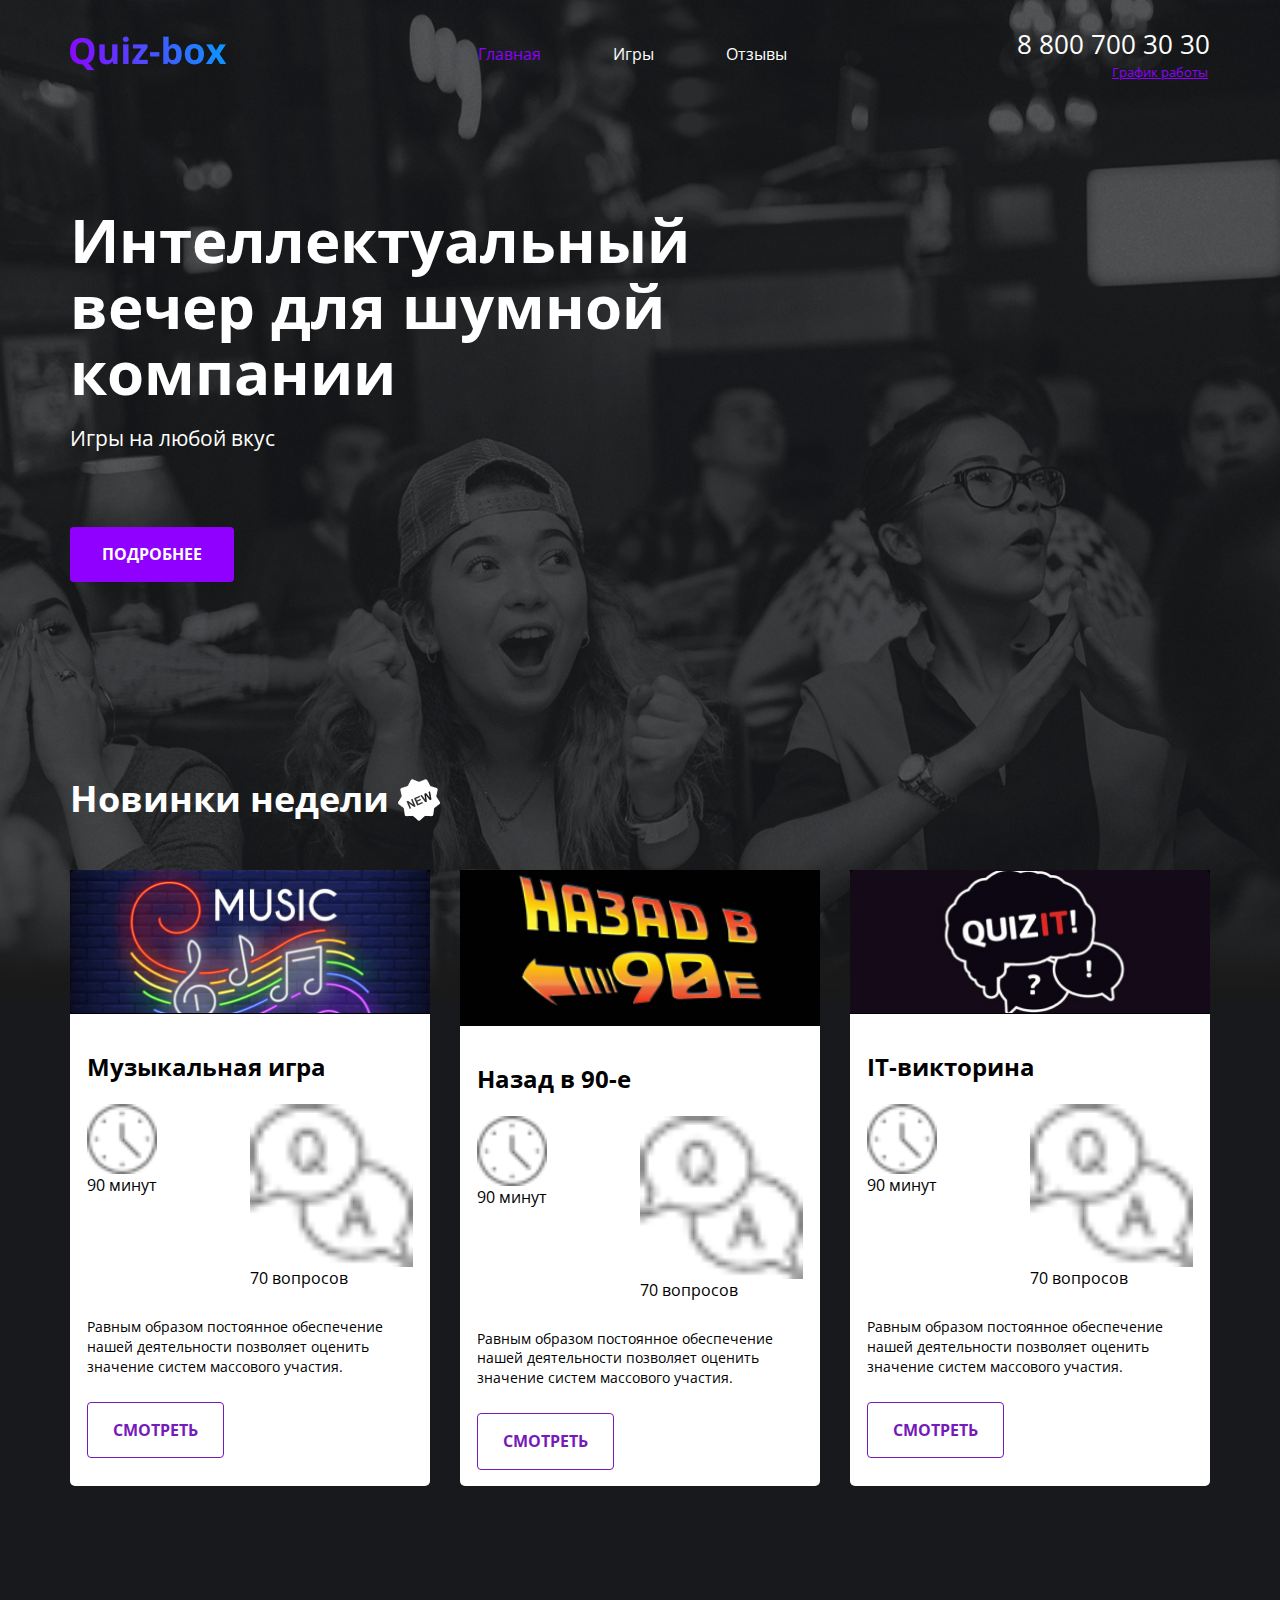
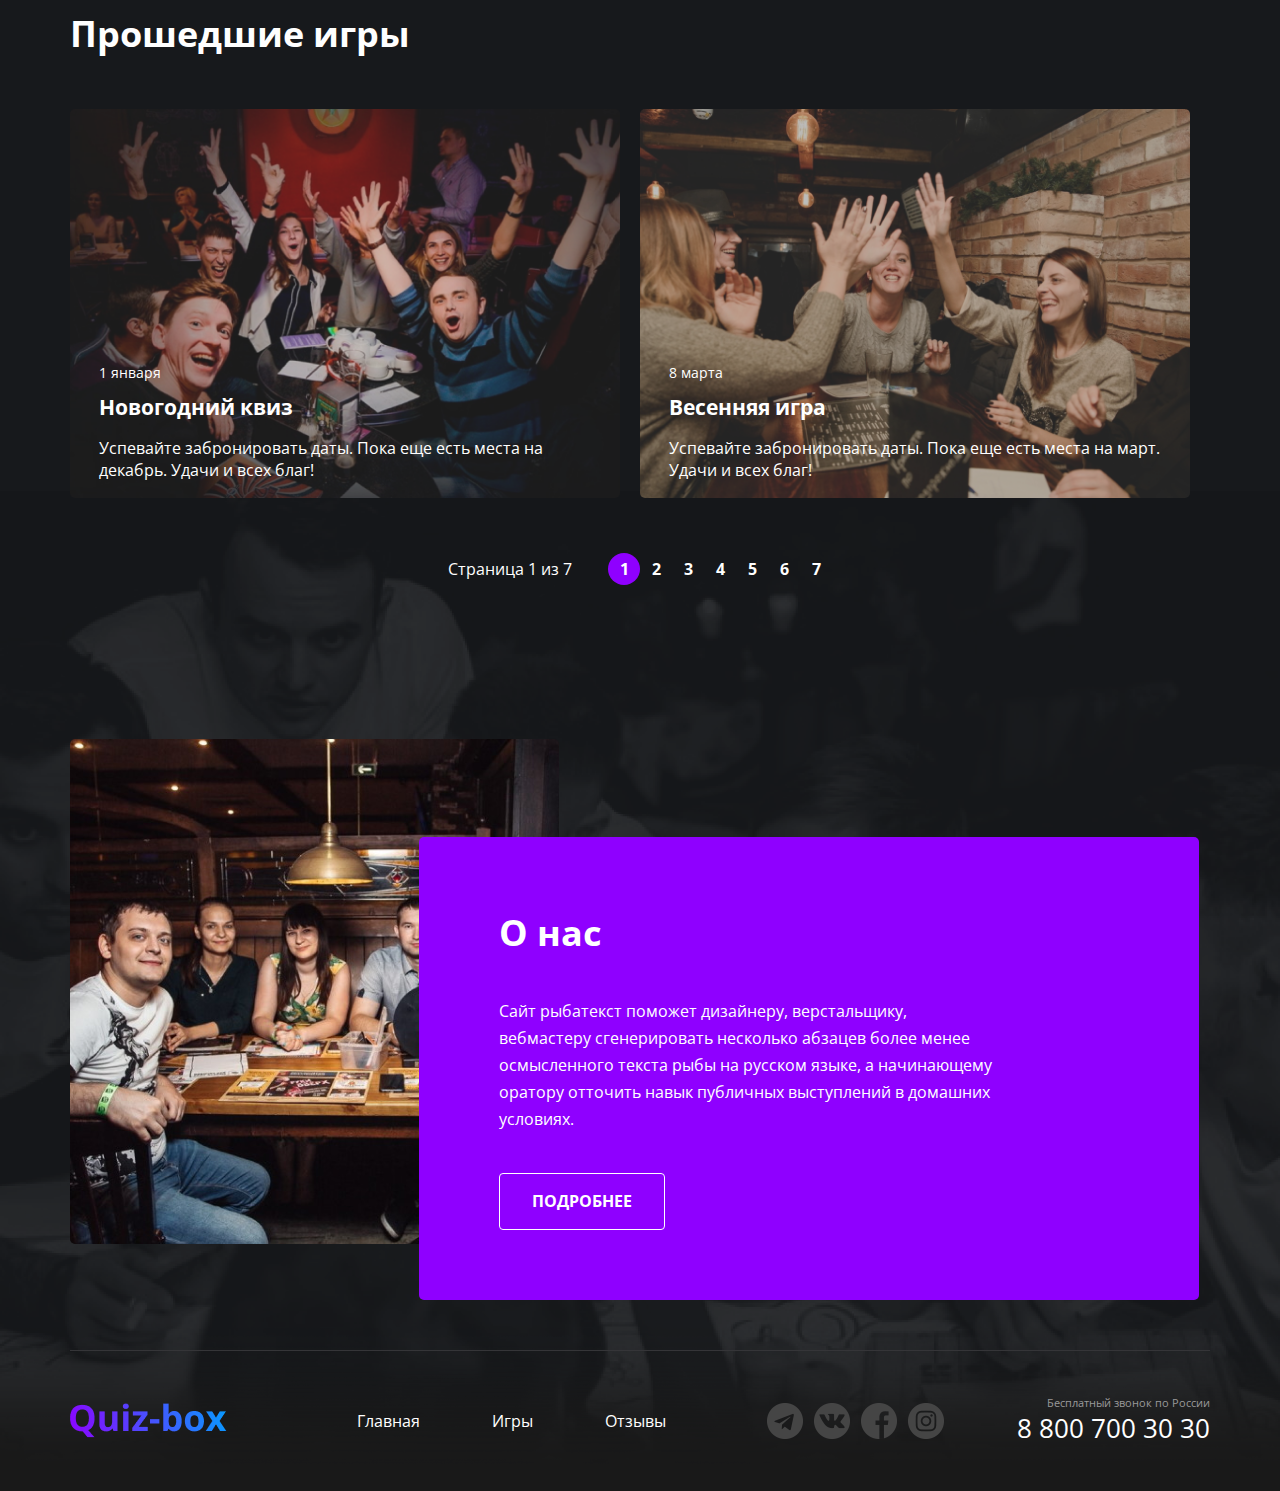
==== commit f57d115e: "3.0" ====
--- a/PROJECT/index.html
+++ b/PROJECT/index.html
@@ -13,223 +13,232 @@
 <body>
 
 	<div class="wrapper main-page-wrapper">
-		<section class="hero">
-			<div class="container">
-				<header class="header">
-					<a href="/" class="logo">
-						<img src="img/Quiz-box.png" alt="Quiz-box" class="logo__img">
-					</a>
-					<nav class="menu">
-						<ul class="menu__list">
-							<li class="menu__item menu__item--active">
-								<a href="#" class="menu__link">Главная</a>
-							</li>
-							<li class="menu__item">
-								<a href="#" class="menu__link">Игры</a>
-							</li>
-							<li class="menu__item">
-								<a href="#" class="menu__link">Отзывы</a>
+		<div class="wrapper__content">
+			<section class="hero">
+				<div class="container hero__container">
+					<header class="header">
+						<a href="/" class="logo">
+							<img src="img/Quiz-box.png" alt="Quiz-box" class="logo__img">
+						</a>
+						<nav class="menu">
+							<ul class="menu__list">
+								<li class="menu__item menu__item--active">
+									<a href="#" class="menu__link">Главная</a>
+								</li>
+								<li class="menu__item">
+									<a href="#" class="menu__link">Игры</a>
+								</li>
+								<li class="menu__item">
+									<a href="#" class="menu__link">Отзывы</a>
+								</li>
+							</ul>
+						</nav>
+						<address class="contacts">
+							<a href="tel:+78007003030" class="contacts__phone">8 800 700 30 30</a>
+							<div class="contacts__schedule">График работы</div>
+						</address>
+					</header>
+					<div class="hero__content">
+						<div class="hero__text-section">
+							<h1 class="hero__title">Интеллектуальный вечер для шумной компании</h1>
+							<h4 class="hero__subtitle">Игры на любой вкус</h4>
+							<a href="" class="button button--color--active">Подробнее</a>
+						</div>
+					</div>
+				</div>
+			</section>
+			<!-- ---------------------------------------------------------------------------------------------------------------------------------------------------------------------- -->
+
+			<section class="news">
+				<div class="container">
+					<h2 class="news__title news__title--icon">Новинки недели</h2>
+					<ul class="news__list">
+						<li class="news__item">
+							<div class="news__header">
+								<img src="img/news/music-quiz.png" alt="" class="news__img">
+							</div>
+							<div class="news__content">
+								<h3 class="news__content-title">Музыкальная игра</h3>
+								<ul class="news__features">
+									<li class="news__feature-item">
+										<img src="img/news/clock-icon.png" alt="clock" class="news__feature-img">
+										<div class="news__feature-text">90 минут</div>
+									</li>
+									<li class="news__feature-item">
+										<img src="img/news/qa-icon.png" alt="questions" class="news__feature-img">
+										<div class="news__feature-text">70 вопросов</div>
+									</li>
+								</ul>
+								<div class="news__text">Равным образом постоянное обеспечение нашей деятельности
+									позволяет оценить значение систем массового участия.</div>
+								<a href="" class="button button--color--white">Смотреть</a>
+							</div>
+						</li>
+
+						<li class="news__item">
+							<div class="news__header">
+								<img src="img/news/back-to1.png" alt="" class="news__img">
+							</div>
+							<div class="news__content">
+								<h3 class="news__content-title">Назад в 90-е</h3>
+								<ul class="news__features">
+									<li class="news__feature-item">
+										<img src="img/news/clock-icon.png" alt="clock" class="news__feature-img">
+										<div class="news__feature-text">90 минут</div>
+									</li>
+									<li class="news__feature-item">
+										<img src="img/news/qa-icon.png" alt="questions" class="news__feature-img">
+										<div class="news__feature-text">70 вопросов</div>
+									</li>
+								</ul>
+								<div class="news__text">Равным образом постоянное обеспечение нашей деятельности
+									позволяет оценить значение систем массового участия.</div>
+								<a href="" class="button button--color--white">Смотреть</a>
+							</div>
+						</li>
+
+						<li class="news__item">
+							<div class="news__header">
+								<img src="img/news/IT-qa.png" alt="" class="news__img">
+							</div>
+							<div class="news__content">
+								<h3 class="news__content-title">IT-викторина</h3>
+								<ul class="news__features">
+									<li class="news__feature-item">
+										<img src="img/news/clock-icon.png" alt="clock" class="news__feature-img">
+										<div class="news__feature-text">90 минут</div>
+									</li>
+									<li class="news__feature-item">
+										<img src="img/news/qa-icon.png" alt="questions" class="news__feature-img">
+										<div class="news__feature-text">70 вопросов</div>
+									</li>
+								</ul>
+								<div class="news__text">Равным образом постоянное обеспечение нашей деятельности
+									позволяет оценить значение систем массового участия.</div>
+								<a href="" class="button button--color--white">Смотреть</a>
+							</div>
+						</li>
+					</ul>
+				</div>
+			</section>
+			<!-- ---------------------------------------------------------------------------------------------------------------------------------------------------------------------- -->
+			<section class="lastgame">
+				<div class="container">
+					<div class="lastgame__title">Прошедшие игры</div>
+					<ul class="lastgame__list">
+						<li class="lastgame__item"> <!--! как воспользоваться flexbox???-->
+							<img src="img/lastgame/chrismas-kviz.png" alt="" class="lastgame__img">
+							<div class="lastgame__content"> 
+								<div class="lastgame__date">1 января</div>
+								<div class="lastgame__item-title">Новогодний квиз</div>
+								<div class="lastgame__text">Успевайте забронировать даты. Пока еще есть места на
+									декабрь.
+									Удачи и всех благ!</div>
+							</div>
+						</li>
+						<li class="lastgame__item">
+							<img src="img/lastgame/spring-game.png" alt="" class="lastgame__img">
+							<div class="lastgame__content">
+								<div class="lastgame__date">8 марта</div>
+								<div class="lastgame__item-title">Весенняя игра</div>
+								<div class="lastgame__text">Успевайте забронировать даты. Пока еще есть места на март.
+									Удачи
+									и всех благ!</div>
+							</div>
+						</li>
+					</ul>
+					<div class="pagination">
+						<div class="pagination__num">Страница 1 из 7</div>
+						<ul class="pagination__list">
+							<li class="pagination__item pagination__item--active">
+								<a href="" class="pagination__link">1</a>
+							</li>
+							<li class="pagination__item">
+								<a href="" class="pagination__link">2</a>
+							</li>
+							<li class="pagination__item">
+								<a href="" class="pagination__link">3</a>
+							</li>
+							<li class="pagination__item">
+								<a href="" class="pagination__link">4</a>
+							</li>
+							<li class="pagination__item">
+								<a href="" class="pagination__link">5</a>
+							</li>
+							<li class="pagination__item">
+								<a href="" class="pagination__link">6</a>
+							</li>
+							<li class="pagination__item">
+								<a href="" class="pagination__link">7</a>
 							</li>
 						</ul>
-					</nav>
-					<address class="contacts">
-						<a href="tel:+78007003030" class="contacts__phone">8 800 700 30 30</a>
-						<div class="contacts__schedule">График работы</div>
-					</address>
-				</header>
-				<div class="hero__content">
-					<div class="hero__text-section">
-						<h1 class="hero__title">Интеллектуальный вечер для шумной компании</h1>
-						<h4 class="hero__subtitle">Игры на любой вкус</h4>
-						<a href="" class="button button--color--active">Подробнее</a>
-					</div>
-				</div>
-			</div>
-		</section>
-		<!-- ---------------------------------------------------------------------------------------------------------------------------------------------------------------------- -->
-
-		<section class="news">
-			<div class="container">
-				<h2 class="news__title news__title--icon">Новинки недели</h2>
-				<ul class="news__list">
-					<li class="news__item">
-						<div class="news__header">
-							<img src="img/news/music-quiz.png" alt="" class="news__img">
-						</div>
-						<div class="news__content">
-							<h3 class="news__content-title">Музыкальная игра</h3>
-							<ul class="news__features">
-								<li class="news__feature-item">
-									<img src="img/news/clock-icon.png" alt="clock" class="news__feature-img">
-									<div class="news__feature-text">90 минут</div>
-								</li>
-								<li class="news__feature-item">
-									<img src="img/news/qa-icon.png" alt="questions" class="news__feature-img">
-									<div class="news__feature-text">70 вопросов</div>
+					</div>
+				</div>
+			</section>
+			<!-- ---------------------------------------------------------------------------------------------------------------------------------------------------------------------- -->
+			<section class="about">
+				<div class="container">
+					<div class="about__block">
+						<div class="about__content">
+							<h2 class="about__title">О нас</h2>
+							<div class="about__desc">
+								<p class="about__text">
+									Сайт рыбатекст поможет дизайнеру, верстальщику, вебмастеру
+									сгенерировать несколько абзацев более менее осмысленного текста рыбы на русском
+									языке, а
+									начинающему оратору отточить навык публичных выступлений в домашних условиях.
+								</p>
+							</div>
+							<a href="" class="button button--radius--white">Подробнее</a>
+						</div>
+					</div>
+				</div>
+			</section>
+			<!-- ---------------------------------------------------------------------------------------------------------------------------------------------------------------------- -->
+			<footer class="footer-container">
+				<div class="container footer-container__content">
+					<div class="footer">
+						<div class="footer__col">
+							<a href="" class="logo footer__logo">
+								<img src="img/Quiz-box.png" alt="Quiz-box" class="logo__img">
+							</a>
+							<nav class="menu footer__menu">
+								<ul class="menu__list">
+									<li class="menu__item">
+										<a href="" class="menu__link">Главная</a>
+									</li>
+									<li class="menu__item">
+										<a href="" class="menu__link">Игры</a>
+									</li>
+									<li class="menu__item">
+										<a href="" class="menu__link">Отзывы</a>
+									</li>
+								</ul>
+							</nav>
+						</div>
+						<div class="footer__col">
+							<ul class="socials">
+								<li class="socials__item socials__item--icon--tg">
+									<a href="" class="socials__link"></a>
+								</li>
+								<li class="socials__item socials__item--icon--vk">
+									<a href="" class="socials__link"></a>
+								</li>
+								<li class="socials__item socials__item--icon--fb">
+									<a href="" class="socials__link"></a>
+								</li>
+								<li class="socials__item socials__item--icon--inst">
+									<a href="" class="socials__link"></a>
 								</li>
 							</ul>
-							<div class="news__text">Равным образом постоянное обеспечение нашей деятельности
-								позволяет оценить значение систем массового участия.</div>
-							<a href="" class="button button--color--white">Смотреть</a>
-						</div>
-					</li>
-
-					<li class="news__item">
-						<div class="news__header">
-							<img src="img/news/back-to1.png" alt="" class="news__img">
-						</div>
-						<div class="news__content">
-							<h3 class="news__content-title">Назад в 90-е</h3>
-							<ul class="news__features">
-								<li class="news__feature-item">
-									<img src="img/news/clock-icon.png" alt="clock" class="news__feature-img">
-									<div class="news__feature-text">90 минут</div>
-								</li>
-								<li class="news__feature-item">
-									<img src="img/news/qa-icon.png" alt="questions" class="news__feature-img">
-									<div class="news__feature-text">70 вопросов</div>
-								</li>
-							</ul>
-							<div class="news__text">Равным образом постоянное обеспечение нашей деятельности
-								позволяет оценить значение систем массового участия.</div>
-							<a href="" class="button button--color--white">Смотреть</a>
-						</div>
-					</li>
-
-					<li class="news__item">
-						<div class="news__header">
-							<img src="img/news/IT-qa.png" alt="" class="news__img">
-						</div>
-						<div class="news__content">
-							<h3 class="news__content-title">IT-викторина</h3>
-							<ul class="news__features">
-								<li class="news__feature-item">
-									<img src="img/news/clock-icon.png" alt="clock" class="news__feature-img">
-									<div class="news__feature-text">90 минут</div>
-								</li>
-								<li class="news__feature-item">
-									<img src="img/news/qa-icon.png" alt="questions" class="news__feature-img">
-									<div class="news__feature-text">70 вопросов</div>
-								</li>
-							</ul>
-							<div class="news__text">Равным образом постоянное обеспечение нашей деятельности
-								позволяет оценить значение систем массового участия.</div>
-							<a href="" class="button button--color--white">Смотреть</a>
-						</div>
-					</li>
-				</ul>
-			</div>
-		</section>
-		<!-- ---------------------------------------------------------------------------------------------------------------------------------------------------------------------- -->
-		<section class="lastgame">
-			<div class="container">
-				<div class="lastgame__title">Прошедшие игры</div>
-				<ul class="lastgame__list">
-					<li class="lastgame__item">
-						<img src="img/lastgame/chrismas-kviz.png" alt="" class="lastgame__img">
-						<div class="lastgame__content">
-							<div class="lastgame__date">1 января</div>
-							<div class="lastgame__item-title">Новогодний квиз</div>
-							<div class="lastgame__text">Успевайте забронировать даты. Пока еще есть места на декабрь.
-								Удачи и всех благ!</div>
-						</div>
-					</li>
-					<li class="lastgame__item">
-						<img src="img/lastgame/spring-game.png" alt="" class="lastgame__img">
-						<div class="lastgame__content">
-							<div class="lastgame__date">8 марта</div>
-							<div class="lastgame__item-title">Весенняя игра</div>
-							<div class="lastgame__text">Успевайте забронировать даты. Пока еще есть места на март. Удачи
-								и всех благ!</div>
-						</div>
-					</li>
-				</ul>
-				<div class="pagination">
-					<div class="pagination__num">Страница 1 из 7</div>
-					<ul class="pagination__list">
-						<li class="pagination__item pagination__item--active">
-							<a href="" class="pagination__link">1</a>
-						</li>
-						<li class="pagination__item">
-							<a href="" class="pagination__link">2</a>
-						</li>
-						<li class="pagination__item">
-							<a href="" class="pagination__link">3</a>
-						</li>
-						<li class="pagination__item">
-							<a href="" class="pagination__link">4</a>
-						</li>
-						<li class="pagination__item">
-							<a href="" class="pagination__link">5</a>
-						</li>
-						<li class="pagination__item">
-							<a href="" class="pagination__link">6</a>
-						</li>
-						<li class="pagination__item">
-							<a href="" class="pagination__link">7</a>
-						</li>
-					</ul>
-				</div>
-			</div>
-		</section>
-		<!-- ---------------------------------------------------------------------------------------------------------------------------------------------------------------------- -->
-		<section class="about">
-			<div class="container">
-				<div class="about__block">
-					<div class="about__content">
-						<h2 class="about__title">О нас</h2>
-						<div class="about__desc">
-							<p class="about__text">
-								Сайт рыбатекст поможет дизайнеру, верстальщику, вебмастеру
-								сгенерировать несколько абзацев более менее осмысленного текста рыбы на русском языке, а
-								начинающему оратору отточить навык публичных выступлений в домашних условиях.
-							</p>
-						</div>
-						<a href="" class="button button--radius--white">Подробнее</a>
-					</div>
-				</div>
-			</div>
-		</section>
-		<!-- ---------------------------------------------------------------------------------------------------------------------------------------------------------------------- -->
-		<footer class="footer-container">
-			<div class="container footer-container__content">
-				<div class="footer">
-					<a href="" class="logo footer__logo">
-						<img src="img/Quiz-box.png" alt="Quiz-box" class="logo__img">
-					</a>
-					<nav class="menu footer__menu">
-						<ul class="menu__list">
-							<li class="menu__item">
-								<a href="" class="menu__link">Главная</a>
-							</li>
-							<li class="menu__item">
-								<a href="" class="menu__link">Игры</a>
-							</li>
-							<li class="menu__item">
-								<a href="" class="menu__link">Отзывы</a>
-							</li>
-						</ul>
-					</nav>
-					<ul class="socials">
-						<li class="socials__item socials__item--icon--tg">
-							<a href="" class="socials__link"></a>
-						</li>
-						<li class="socials__item socials__item--icon--vk">
-							<a href="" class="socials__link"></a>
-						</li>
-						<li class="socials__item socials__item--icon--fb">
-							<a href="" class="socials__link"></a>
-						</li>
-						<li class="socials__item socials__item--icon--inst">
-							<a href="" class="socials__link"></a>
-						</li>
-					</ul>
-					<address class="contacts footer__contacts">
-						<div class="contacts__text">Бесплатный звонок по России</div>
-						<a href="tel:+78007003030" class="contacts__phone">8 800 700 30 30</a>
-					</address>
-				</div>
-			</div>
-		</footer>
+							<address class="contacts footer__contacts">
+								<div class="contacts__text">Бесплатный звонок по России</div>
+								<a href="tel:+78007003030" class="contacts__phone">8 800 700 30 30</a>
+							</address>
+						</div>
+					</div>
+				</div>
+			</footer>
+		</div>
 	</div>
 </body>--- a/PROJECT/main.css
+++ b/PROJECT/main.css
@@ -1,479 +1,26 @@
-body {
-	font-family: 'Open Sans', Helvetica, sans-serif;
-	color: #fff;
-	font-size: 16px;
-	line-height: 1.42;
-	background: #17191C;
-	-webkit-font-smoothing: antialiased;
-	-moz-osx-font-smoothing: grayscale;
-}
+@import url(./css-blocks/normalize.css);
+@import url(./css-blocks/baze.css);
+@import url(./css-blocks/main-page-wrapper.css);
+@import url(./css-blocks/button.css);
+@import url(./css-blocks/hero.css);
+@import url(./css-blocks/header.css);
+@import url(./css-blocks/logo.css);
+@import url(./css-blocks/menu.css);
+@import url(./css-blocks/contacts.css);
+@import url(./css-blocks/news.css);
+@import url(./css-blocks/news.css);
+@import url(./css-blocks/lastgame.css);
+@import url(./css-blocks/pagination.css);
+@import url(./css-blocks/about.css);
+@import url(./css-blocks/footer.css);
+@import url(./css-blocks/socials.css);
 
-a {
-	color: inherit;
-}
+@import url(./css-blocks/top-line.css);
+@import url(./css-blocks/page-title.css);
+@import url(./css-blocks/breadcrumbs.css);
+@import url(./css-blocks/page-content.css);
+@import url(./css-blocks/game.css);
+@import url(./css-blocks/games.css);
 
-ul {
-	padding: 0;
-	margin: 0;
-}
-
-ul li {
-	list-style: none;
-}
-
-h1, h2, h3, h4, h5, h6 {
-	margin: 0;
-	font-weight: normal;
-}
-
-* {
-	box-sizing: border-box;
-}
-
-p {
-	margin-top: 0;
-}
-
-.main-page-wrapper {
-	position: relative;
-}
-
-.main-page-wrapper::before {
-	content: "";
-	position: absolute;
-	top: 0;
-	left: 0;
-	width: 100%;
-	height: 100%;
-	background: url(img/background-up.png) center top no-repeat, url(img/background-down.png) center bottom -18px no-repeat;
-	filter: grayscale(1);
-	z-index: -1;
-}
-
-.hero {
-	margin-bottom: 191px;
-}
-
-.container {
-	margin: 0 auto;
-	width: 1140px;
-}
-
-.header {
-	height: 120px;
-	position: relative;
-	margin-bottom: 83px;
-}
-
-.logo {
-	display: block;
-	position: absolute;
-	top: 29px;
-	left: 0;
-}
-
-.menu {
-	position: absolute;
-	top: 30px;
-	left: 418px;
-}
-
-.menu__item {
-	display: inline-block;
-	vertical-align: middle;
-	margin-right: 72px;
-}
-
-.menu__item:last-child{
-	margin: 0;
-}
-
-.menu__item--active .menu__link {
-	color: #8F00FF;
-}
-
-.menu__link {
-	font-size: 14px;
-	text-decoration: none;
-}
-
-.menu__link:hover {
-	color: #8F00FF;
-}
-
-.contacts {
-	position: absolute;
-	top: 22px;
-	right: 2px;
-	font-style: normal;
-	text-align: right;
-}
-
-.contacts__phone {
-	text-decoration: none;
-	font-size: 26px;
-	margin-bottom: 4px;
-}
-
-.contacts__schedule {
-	font-size: 13px;
-	text-decoration: underline;
-	color: #8F00FF;
-	padding-right: 2px;
-}
-
-.contacts__text {
-	color: #999;
-	font-size: 11px;
-}
-
-.hero__text-section {
-	width: 640px;
-}
-
-.hero__title {
-	font-size: 60px;
-	font-weight: bold;
-	line-height: 1.1;
-	margin-bottom: 19px;
-}
-
-.hero__subtitle {
-	font-size: 21px;
-	margin-bottom: 73px;
-}
-
-.button {
-	display: inline-block;
-	border-radius: 4px;
-	padding: 16px 32px;
-	color: #fff;
-	font-weight: bold;
-	text-transform: uppercase;
-	text-decoration: none;
-}
-/* -----------ВСЕ ВИДЫ КНОПОК ТУТ------------- */
-.button--color--active:hover {
-	background: #741BBA;
-	box-shadow: 0 0 25px 0 rgba(143 0 255 .15);
-}
-
-.button--color--active {
-	background: #8F00FF;
-}
-
-.button--color--white {
-	background: white;
-	color: #741BBA;
-	border: 1px solid #741BBA;
-	padding: 16px 25px;
-}
-
-.button--color--white:hover {
-	background: #8F00FF;
-	color: white;
-}
-
-.button--radius--white {
-	border: 1px solid white;
-}
-
-.button--radius--white:hover {
-	background: #741BBA;
-}
-/* -----------ВСЕ ВИДЫ КНОПОК ТУТ------------- */
-.news {
-	margin-bottom: 122px;
-}
-
-.news__title {
-	margin-bottom: 46px;
-	font-size: 36px;
-	font-weight: bold;
-	position: relative;
-}
-
-.news__title--icon {
-	position: relative;
-}
-
-.news__title--icon::after {
-	content: "";
-	background: url(img/news/news-icon.png) no-repeat;
-	position: absolute;
-	margin-left: 9px;
-	margin-top: 6px;
-	width: 42px;
-	height: 42px;
-}
-
-.news__item {
-	max-height: 450px;
-	background: #fff;
-	border-radius: 5px;
-	display: inline-block;
-	margin-right: 22px;
-	width: 360px;
-	color: black;
-}
-
-.news__item:last-child {
-	margin-right: 0;
-}
-
-.news__header {
-	min-height: 144px;
-	background: black;
-	text-align: center;
-}
-
-.news__img {
-	vertical-align: middle;
-}
-
-.news__content {
-	padding: 36px 17px;
-}
-
-.news__content-title {
-	margin-bottom: 20px;
-	font-size: 24px;
-	font-weight: bold;
-}
-
-.news__feature-item {
-	display: inline-block;
-	margin-right: 53px;
-	margin-left: 5px;
-	margin-bottom: 27px;
-}
-
-.news__feature-item:last-child {
-	margin-right: 0;
-	margin-left: 0;
-}
-
-.news__feature-img {
-	margin-right: 5px;
-}
-
-.news__feature-text {
-	display: inline-block;
-}
-
-.news__feature-img {
-	vertical-align: bottom;
-}
-
-.news__text {
-	font-size: 14px;
-	margin-bottom: 24px;
-}
-
-.lastgame {
-	margin-bottom: 154px;
-}
-
-.lastgame__title {
-	margin-bottom: 50px;
-	font-size: 36px;
-	font-weight: bold;
-}
-
-.lastgame__item {
-	display: inline-block;
-	width: 557px;
-	vertical-align: top;
-	margin-right: 10px;
-	margin-bottom: 50px;
-	border-radius: 5px;
-	position: relative;
-	overflow: hidden;
-}
-
-.lastgame__img {
-	display: block;
-	width: 100%;
-	height: 100%;
-	object-fit: cover;
-}
-
-.lastgame__content {
-	position: absolute;
-	bottom: 0;
-	left: 0;
-	right: 0;
-	padding: 16px 29px;
-	min-height: 140px;
-}
-
-.lastgame__date {
-	font-size: 14px;
-	padding-bottom: 10px;
-}
-
-.lastgame__item-title {
-	font-size: 21px;
-	font-weight: bold;
-	padding-bottom: 14px;
-}
-
-.pagination {
-	text-align: center;
-}
-
-.pagination__num,.pagination__list {
-	display: inline-block;
-	vertical-align: middle;
-}
-
-.pagination__num {
-	margin-right: 36px;
-}
-
-.pagination__item {
-	display: inline-block;
-	vertical-align: middle;
-}
-
-.pagination__item--active .pagination__link {
-	background-color: #8F00FF;
-}
-
-.pagination__link {
-	display: block;
-	width: 32px;
-	height: 32px;
-	border-radius: 50%;
-	text-decoration: none;
-	font-weight: bold;
-	line-height: 32px;
-}
-
-.pagination__link:hover {
-	background-color: #8F00FF;
-}
-
-.about {
-	margin-bottom: 50px;
-}
-
-.about__block::before {
-	content: "";
-	display: block;
-	width: 489px;
-	height: 505px;
-	background: url(img/about/about.png) center center / cover no-repeat;
-}
-
-.about__block::before, .about__content {
-	display: inline-block;
-	vertical-align: top;
-	border-radius: 5px;
-}
-
-.about__content {
-	background: #8F00FF;
-	padding: 70px 199px 70px 80px;
-	width: 780px;
-	margin-left: -140px;
-	margin-top: 98px;
-}
-
-.about__title {
-	font-weight: bold;
-	font-size: 36px;
-	margin-bottom: 40px;
-}
-
-.about__desc {
-	width: 501px;
-	margin-bottom: 40px;
-}
-
-.about__text {
-	margin-bottom: 20px;
-	line-height: 27px;
-}
-
-.about__decs p:last-child {
-	margin-bottom: 0;
-}
-
-.footer {
-	height: 152px;
-	position: relative;
-}
-
-.footer-container__content {
-	border-top: 1px solid #353538;
-}
-
-.footer__logo {
-	top: 51px;
-}
-
-.footer__menu {
-	top: 54px;
-	left: 288px;
-}
-
-.footer__contacts {
-	top: 46px;
-}
-
-.socials {
-	position: absolute;
-	top: 50px;
-	right: 266px;
-}
-
-.socials__item {
-	display: inline-block;
-	vertical-align: middle;
-	margin-right: 6px;
-}
-
-.socials__item:last-child {
-	margin-right: 0;
-}
-
-.socials__link {
-	display: block;
-	width: 36px;
-	height: 36px;
-	text-decoration: none;
-	background: center center no-repeat;
-}
-
-.socials__item--icon--tg .socials__link {
-	background: url(img/footer/telegram.png);
-}
-
-.socials__item--icon--tg .socials__link:hover {
-	background: url(img/footer/telegram-hover.png);
-}
-
-.socials__item--icon--vk .socials__link {
-	background: url(img/footer/vk.png);
-}
-
-.socials__item--icon--vk .socials__link:hover {
-	background: url(img/footer/vk-hover.png);
-}
-
-.socials__item--icon--fb .socials__link {
-	background: url(img/footer/fb.png);
-}
-
-.socials__item--icon--fb .socials__link:hover {
-	background: url(img/footer/fb-hover.png);
-}
-
-.socials__item--icon--inst .socials__link {
-	background: url(img/footer/inst.png);
-}
-
-.socials__item--icon--inst .socials__link:hover {
-	background: url(img/footer/inst-hover.png);
-}+@import url(./css-blocks/inner-section.css);
+@import url(./css-blocks/partners.css);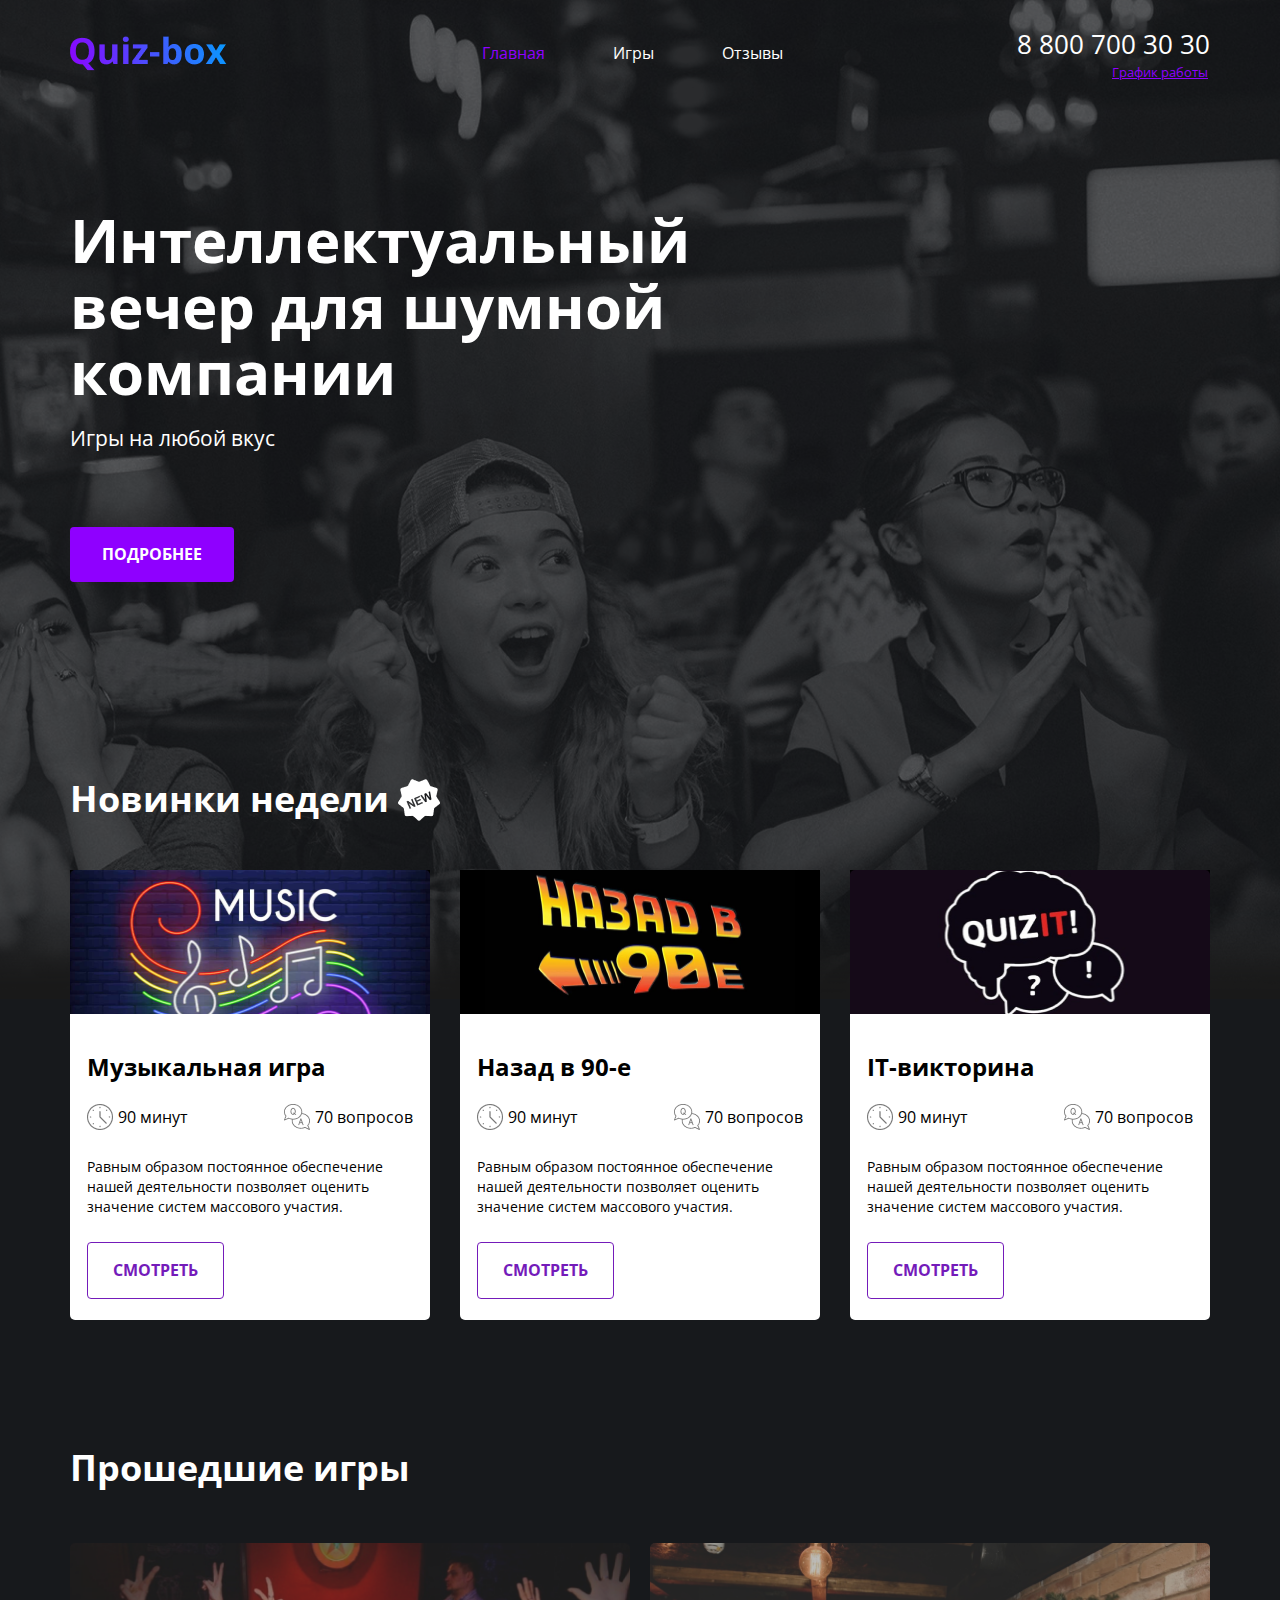
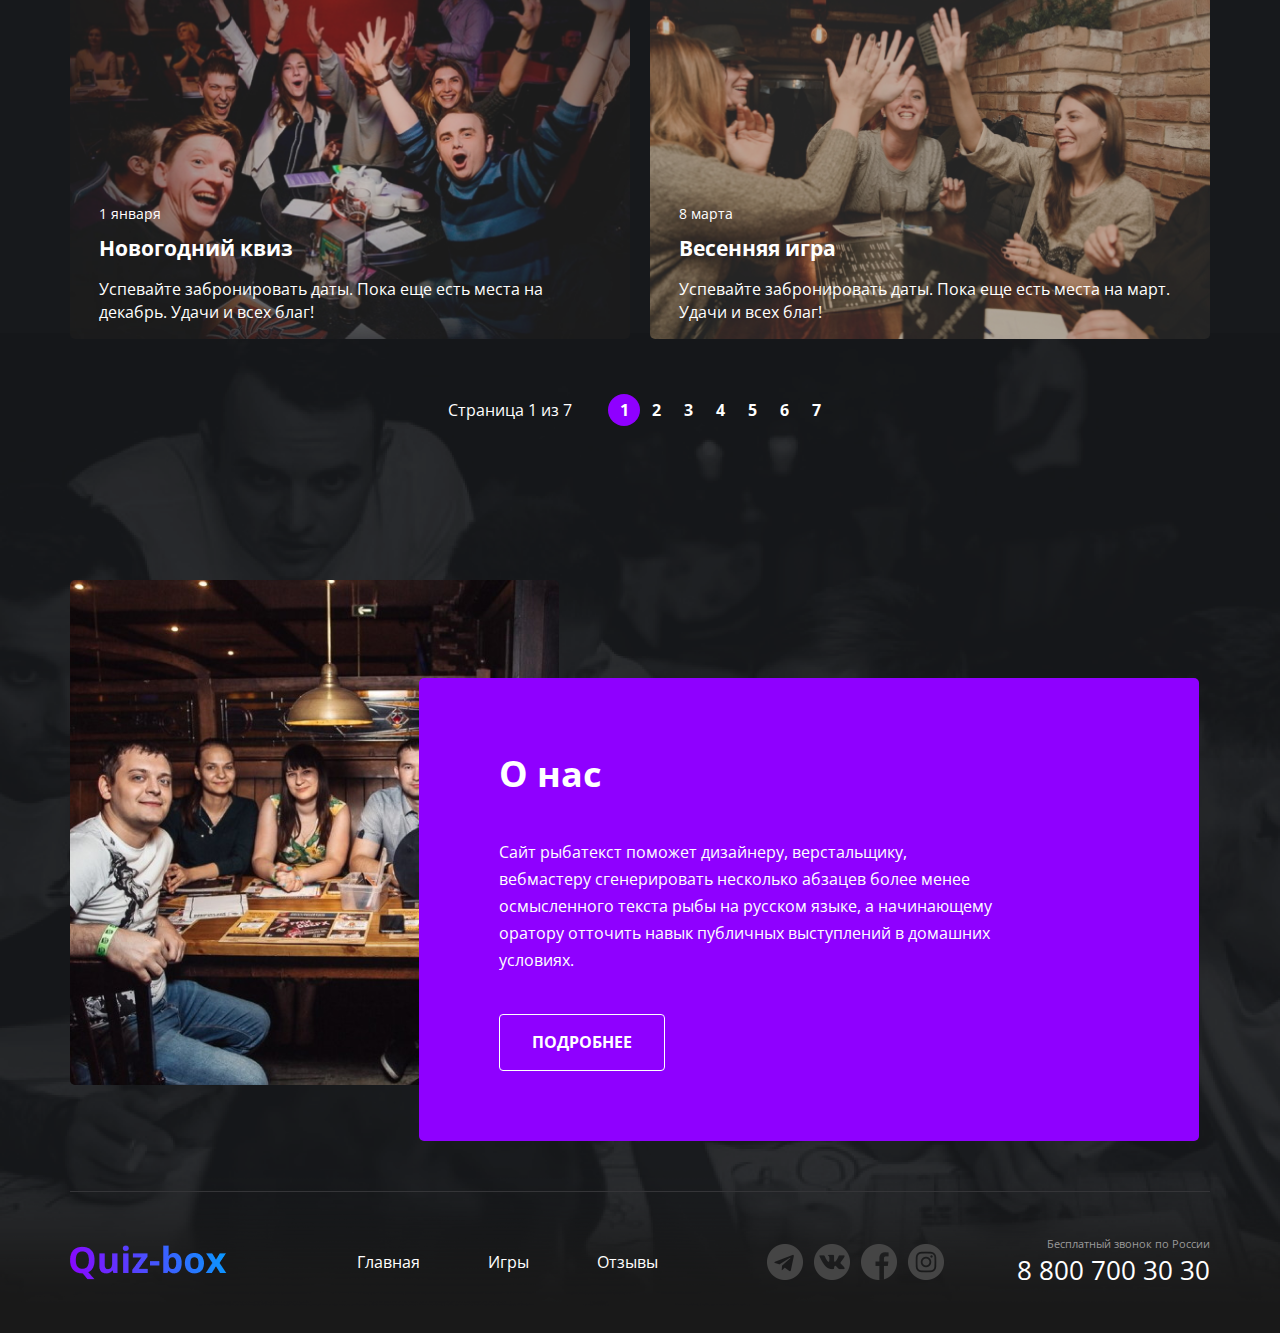
==== commit 87417c52: "3.1" ====
--- a/PROJECT/index.html
+++ b/PROJECT/index.html
@@ -23,10 +23,10 @@
 						<nav class="menu">
 							<ul class="menu__list">
 								<li class="menu__item menu__item--active">
-									<a href="#" class="menu__link">Главная</a>
+									<a href="./index.html" class="menu__link">Главная</a>
 								</li>
 								<li class="menu__item">
-									<a href="#" class="menu__link">Игры</a>
+									<a href="./games.html" class="menu__link">Игры</a>
 								</li>
 								<li class="menu__item">
 									<a href="#" class="menu__link">Отзывы</a>
@@ -126,7 +126,7 @@
 				<div class="container">
 					<div class="lastgame__title">Прошедшие игры</div>
 					<ul class="lastgame__list">
-						<li class="lastgame__item"> <!--! как воспользоваться flexbox???-->
+						<li class="lastgame__item">
 							<img src="img/lastgame/chrismas-kviz.png" alt="" class="lastgame__img">
 							<div class="lastgame__content"> 
 								<div class="lastgame__date">1 января</div>
@@ -205,10 +205,10 @@
 							<nav class="menu footer__menu">
 								<ul class="menu__list">
 									<li class="menu__item">
-										<a href="" class="menu__link">Главная</a>
+										<a href="./index.html" class="menu__link">Главная</a>
 									</li>
 									<li class="menu__item">
-										<a href="" class="menu__link">Игры</a>
+										<a href="./games.html" class="menu__link">Игры</a>
 									</li>
 									<li class="menu__item">
 										<a href="" class="menu__link">Отзывы</a>
